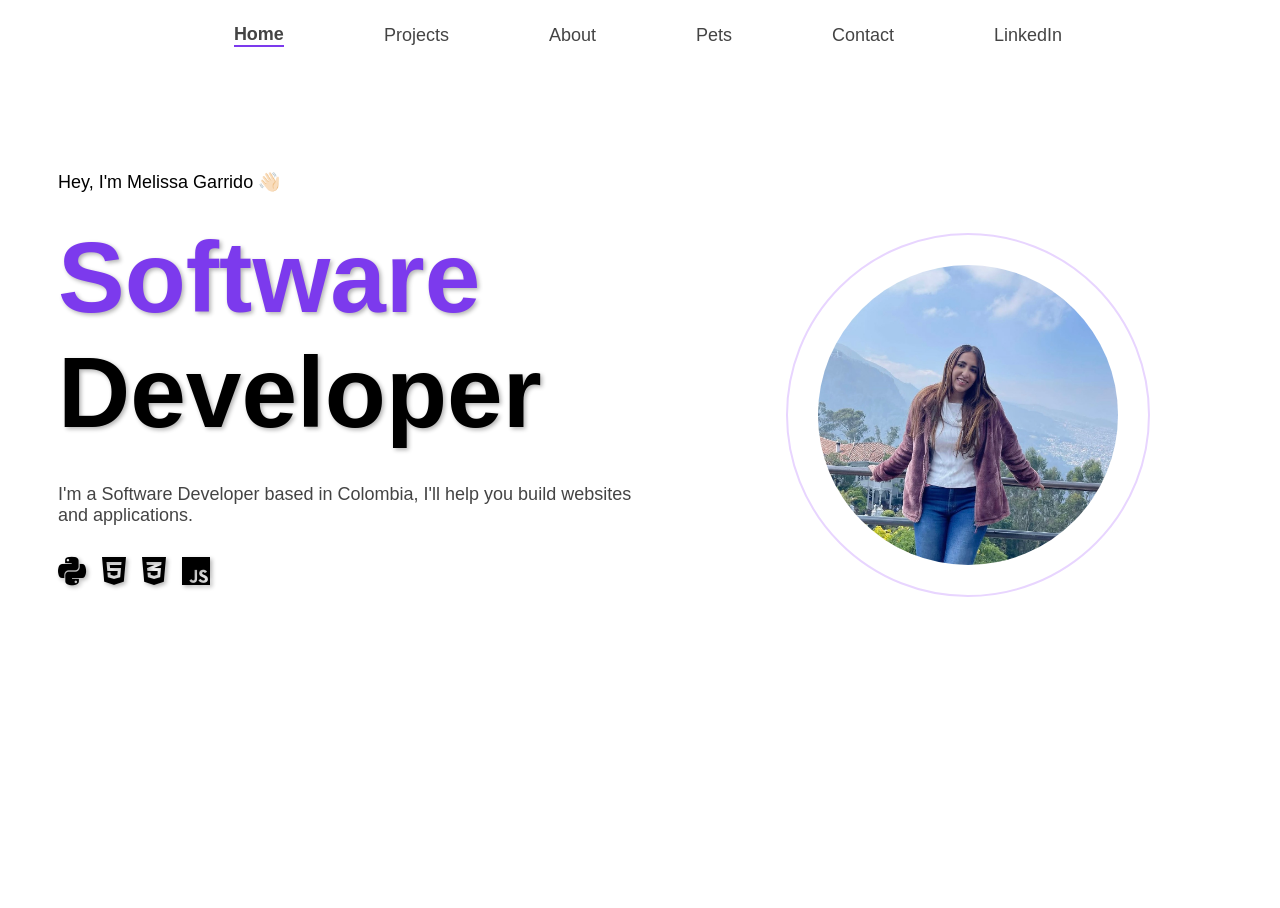
==== index.html @ 7e13dedf "Add files via upload" ====
<!DOCTYPE html>
<html lang="en">
<head>
    <meta charset="UTF-8">
    <meta name="viewport" content="width=device-width, initial-scale=1.0">
    <title>Melissa Garrido - Portfolio</title>
    <link rel="stylesheet" href="style.css">
    <link rel="stylesheet" href="https://cdnjs.cloudflare.com/ajax/libs/font-awesome/6.4.0/css/all.min.css">
</head>
<body>

    <header class="header">

        <a href="index.html" id="home" class="active">Home</a>
        <a href="https://github.com/melissagarridos?tab=repositories" id="projects">Projects</a>
        <a href="about.html" id="about">About</a>
        <a href="pets.html" id="pets">Pets</a>
        <a href="contact.html" id="get-in-touch">Contact</a>
        <a href="https://www.linkedin.com/in/melissavgs/" id="linkedin">LinkedIn</a>
        
    </header>

    <div class="layout">

        <section class="personal-information">

            <span id="presentation">Hey, I'm Melissa Garrido 👋🏻 </span>
            <span id="title">
                <span id="highlight">Software</span> Developer</span>
                
            <span id="description">I'm a Software Developer based in Colombia, I'll help you build websites and applications.</span>
            <div class="skill-box">
                <i id="skills" class="fa-brands fa-python"></i>
                <i id="skills" class="fa-brands fa-html5"></i>
                <i id="skills" class="fa-brands fa-css3-alt"></i>
                <i id="skills" class="fa-brands fa-js"></i>
            </div>
        </section>

        <section class="photo">

            <img src="IMG_1365.jpg" id="cv-photo">

        </section>

    </div>
<script src="index.js"></script>
</body>
</html>
---- style.css ----
* {
    font-family: 'Segoe UI', Tahoma, Geneva, Verdana, sans-serif;
}
:root {
  --primary: #7C3AED;
  --primary-light: #C4B5FD;
  --text: #444444;
  --border: #E5E7EB;
  --bg: #FFFFFF;
  --radius: 8px;
  --shadow: 0 8px 20px rgba(181, 127, 228, 0.15);
}
html, body {
    height: 100%;
    width: 100%;
}

.header {
    top: 0;
    width: 100%;
    position: fixed;
    display: flex;
    justify-content: center;
    align-items: center;
    gap: 100px;
    height: 70px;
    font-weight: 500;
    
}

#home, #projects, #about, #linkedin, #get-in-touch, #pets {
    color: #444444;
    font-family: 'Segoe UI', Tahoma, Geneva, Verdana, sans-serif;
    text-decoration: none;
    font-size: 18px;
    
}

.header #about:hover {
    color: #C4B5FD;
}

.header #home:hover {
    color: #C4B5FD;
}

.header #projects:hover {
    color: #C4B5FD;
}

.header #get-in-touch:hover {
    color: #C4B5FD;
}

.header #linkedin:hover {
    color: #C4B5FD;
}

.header #pets:hover {
    color: #C4B5FD;
}

.header a.active {
  font-weight: 600;
  border-bottom: 2px solid #7C3AED;
}

.layout {
    display: grid;
    grid-template-columns: 50% 50%;
    height: calc(100dvh - 70px);
}


.personal-information {
    display: grid;
    grid-template-rows: 1fr 0.3fr 1.5fr 0.5fr 0.3fr 0.5fr 1fr;
        grid-template-areas:
        "empty"
        "presentation"
        "title"
        "description"
        "skill"
        "."
        ".";

    height: 100%;
    margin-left: 50px;
}

#presentation { 
    grid-area: presentation;
    font-size: 18px;
}

#title { 
    grid-area: title; 
    font-size: 100px;
    font-weight: bold;
    text-shadow: 2px 2px 4px rgba(0, 0, 0, 0.3);
}

#contacttitle {
    display: flex;
    justify-content: center;
    align-items: center;
    margin-top: 50px;
    font-size: 100px;
    font-weight: bold;
    text-shadow: 2px 2px 4px rgba(0, 0, 0, 0.3);
}

#highlight { 
    color: #7C3AED;
}

#description { 
    margin-top: 20px;
    grid-area: description; 
    font-size: 18px;
    color: #444444;

}

.skill-box {
    grid-area: skill;
    display: flex;
    gap: 16px; 
    margin-top: 10px;
    font-size: 15px;
    
}

#skills {
    text-shadow: 2px 2px 4px rgba(0, 0, 0, 0.3);
    font-size: 32px;
}

#skills:hover {
    transform: translateY(-2px);
}

.contacts #contact:hover {
    color: #C4B5FD;
    transform: translateY(-2px);
    box-shadow: 0 8px 20px rgba(181, 127, 228, 0.35);
    color: aliceblue;
}

.contacts #linkedin:hover {
    color: #C4B5FD;
    transform: translateY(-2px);
    box-shadow: 0 8px 20px rgba(181, 127, 228, 0.35);
    color: aliceblue;
}

.contacts #github:hover {
    color: #C4B5FD;
    transform: translateY(-2px);
    box-shadow: 0 8px 20px rgba(181, 127, 228, 0.35);
    color: aliceblue;
}

.photo {
    display: flex;
    align-items: center;
    justify-content: center;
}

.photo img {
    width: 300px;
    height: 300px;
    border-radius: 50%;
    object-fit: cover;
    display: block;
    margin: 0 auto 1rem;
    padding: 30px;
    border: 2px solid #e8d5ff;
    transition: border-color 0.3s;
}

.photo img:hover {
    color: #C4B5FD;
    transform: translateY(-2px);
    box-shadow: 0 8px 20px rgba(181, 127, 228, 0.35);
}

body.aboutmepage {
    display: grid;
    grid-template-rows: auto auto 600px auto;

    grid-template-areas:
        "title"
        "description"
        "stack"
        "stack";
    height: 100vh;
    gap: 32px;

} 

.centertitle {
    grid-area: title;
    display: flex;
}

#centertitle  {
    margin-top: 70px;
    display: flex;
    align-items: flex-end;
    font-size: 72px;
    font-weight: bold;
    text-shadow: 2px 2px 4px rgba(0, 0, 0, 0.3);
}

#abouttxt {
    grid-area: description;
    margin-right: 90px;
}

.techtools {
    display: flex;
    gap: 16px; 
    margin-top: 50px;
}

#tech-title {
    display: flex;
    align-items: center;
    gap: 2em;
    font-size: 20px;
    font-weight: bold;
    color: #444444;
    text-shadow: 2px 2px 4px rgba(181, 127, 228, 0.1);
}

#tech-section {
    display: flex;
    align-items: center;
    grid-area: stack;
}

#photo-code {
    height: 500px;
    width: 800px;
    border-radius: 70px;
    object-fit: cover;
}

.field {
  display: flex;
  flex-direction: column;
  gap: 6px;
  margin-top: 0;
}

#submitbtn {
  width: 100%;
  height: 48px;
  border-radius: var(--radius);
  background: var(--primary);
  border: none;
  color: #fff;
  font-size: 14px;
  font-weight: 600;
  cursor: pointer;
  transition: all 0.25s ease;
}

#submitbtn:hover {
  transform: translateY(-2px);
  box-shadow: var(--shadow);
}
.success-msg {
    display: none;
    background: rgba(184,255,87,0.07);
    padding: 1.2rem 1.5rem;

    font-size: 0.85rem;
    text-align: center;
    line-height: 1.6;
}

.contact-form {
  width: 100%;
  max-width: 500px;
  display: flex;
  flex-direction: column;
  gap: 20px;
}

input,
textarea {
  width: 100%;
  padding: 12px 14px;
  border-radius: var(--radius);
  border: 1px solid var(--border);
  font-size: 14px;
  font-family: inherit;
  transition: all 0.2s ease;
}

input:focus,
textarea:focus {
  outline: none;
  border-color: var(--primary);
  box-shadow: 0 0 0 3px rgba(124, 58, 237, 0.15);
}

#form {
  display: flex;
  justify-content: center;
  align-items: center;
  padding-top: 50px; /* space for fixed header */
}

.petslayout {
    display: grid;
    grid-template-rows: auto auto;

    grid-template-areas:
        "title"
        "cards";

    height: 100vh;
  
}

.centertitle {
    grid-area: title;
    align-items: flex-start;
}

.cardcontainer {
    grid-area: cards;
    display: grid;
    grid-template-columns: repeat(4, 1fr);
    gap: 5px;
    justify-items: center; /* centra las cards */
}
.petcard {
    width: 300px;
    height: 400px;
    perspective: 1000px; /* clave para 3D */
}

.cardinner {
    width: 100%;
    height: 100%;
    position: relative;
    transition: transform 0.6s;
    transform-style: preserve-3d;
}

/* Aquí ocurre el flip */
.petcard:hover .cardinner {
    transform: rotateY(180deg);
}

.cardfront, .cardback {
    position: absolute;
    width: 100%;
    height: 100%;
    border-radius: 25px;
    backface-visibility: hidden; /* oculta el lado trasero */
}


/* Reverso */
.cardback {
    background-color: #e8d5ff;
    transform: rotateY(180deg);
    display: flex;
    justify-content: center;
    align-items: center;
    flex-direction: column;
}

.cardfront {
    background-color: #C4B5FD;
    border-radius: 25px;
    overflow: hidden; /* 🔑 clave: recorta la imagen dentro del borde */
}

.petphoto {
    width: 100%;
    height: 100%;
}

.petphoto img {
    width: 100%;
    height: 100%;
    object-fit: cover;   /* llena sin deformarse */
    object-position: center; /* centra la imagen */
    display: block;
}
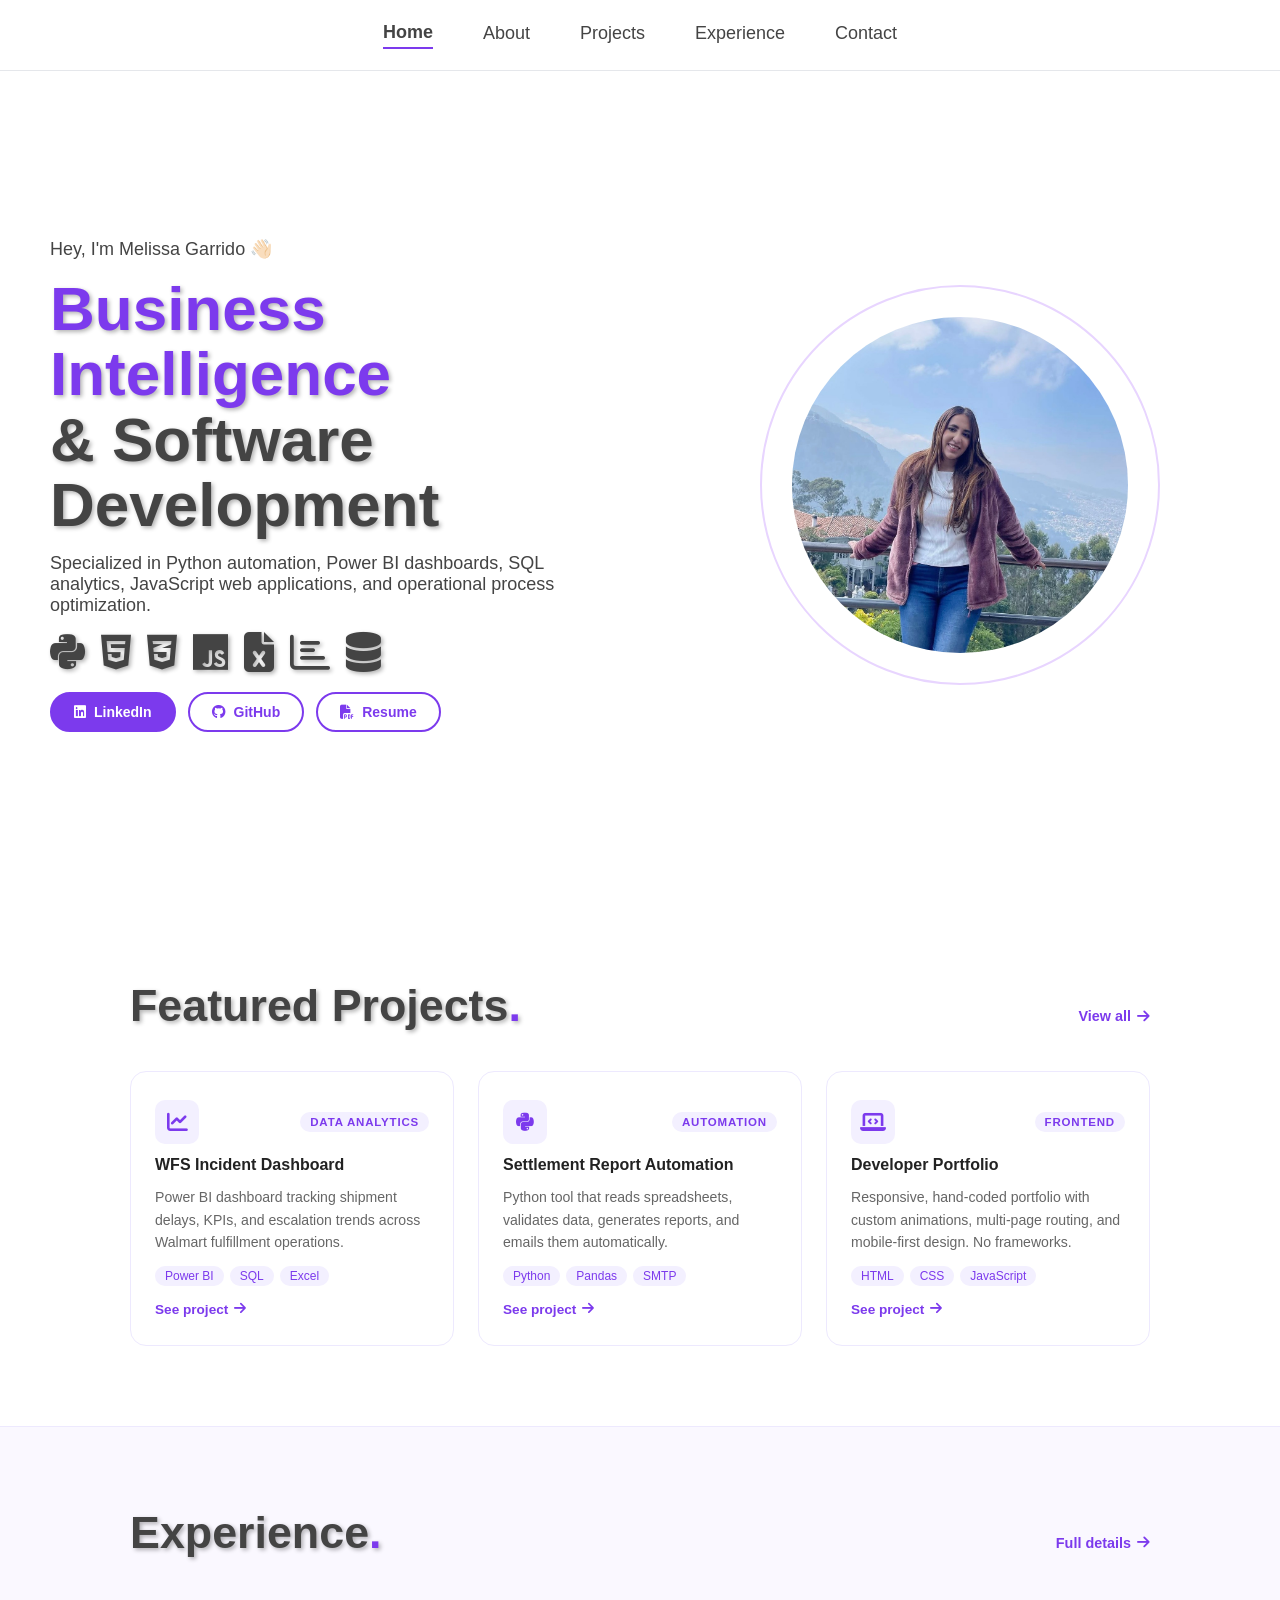
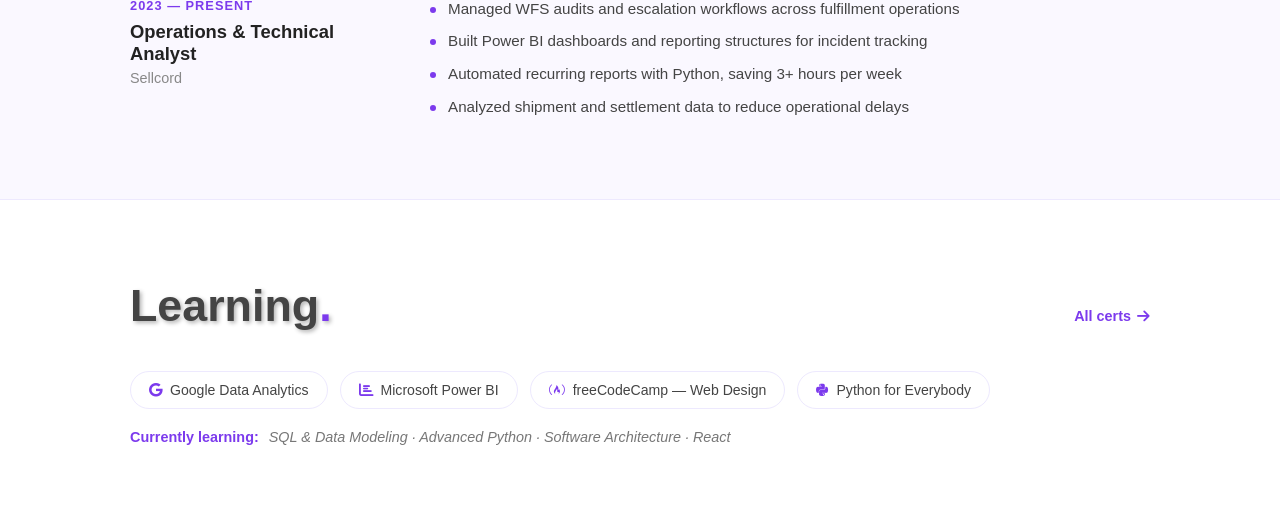
==== commit 55dc59dd: "update" ====
--- a/index.html
+++ b/index.html
@@ -9,41 +9,144 @@
 </head>
 <body>
 
+
     <header class="header">
-
-        <a href="index.html" id="home" class="active">Home</a>
-        <a href="https://github.com/melissagarridos?tab=repositories" id="projects">Projects</a>
-        <a href="about.html" id="about">About</a>
-        <a href="pets.html" id="pets">Pets</a>
-        <a href="contact.html" id="get-in-touch">Contact</a>
-        <a href="https://www.linkedin.com/in/melissavgs/" id="linkedin">LinkedIn</a>
-        
+        <a href="index.html" class="headerbtn active">Home</a>
+        <a href="about.html" class="headerbtn">About</a>
+        <a href="projects.html" class="headerbtn">Projects</a>
+        <a href="experience.html" class="headerbtn">Experience</a>
+        <a href="contact.html" class="headerbtn">Contact</a>
     </header>
 
+    <!-- HERO -->
     <div class="layout">
-
         <section class="personal-information">
-
-            <span id="presentation">Hey, I'm Melissa Garrido 👋🏻 </span>
-            <span id="title">
-                <span id="highlight">Software</span> Developer</span>
-                
-            <span id="description">I'm a Software Developer based in Colombia, I'll help you build websites and applications.</span>
+            <span class="presentation">Hey, I'm Melissa Garrido 👋🏻</span>
+            <span class="main-title">
+                <span class="highlight">Business Intelligence</span><br>
+                &amp; Software Development
+            </span>
+            <span class="index-description">
+                Specialized in Python automation, Power BI dashboards, SQL analytics,
+                JavaScript web applications, and operational process optimization.
+            </span>
             <div class="skill-box">
-                <i id="skills" class="fa-brands fa-python"></i>
-                <i id="skills" class="fa-brands fa-html5"></i>
-                <i id="skills" class="fa-brands fa-css3-alt"></i>
-                <i id="skills" class="fa-brands fa-js"></i>
+                <i class="skills fa-brands fa-python"></i>
+                <i class="skills fa-brands fa-html5"></i>
+                <i class="skills fa-brands fa-css3-alt"></i>
+                <i class="skills fa-brands fa-js"></i>
+                <i class="skills fa-solid fa-file-excel"></i>
+                <i class="skills fa-regular fa-chart-bar"></i>
+                <i class="skills fa-solid fa-database"></i>
+            </div>
+            <div class="buttons">
+                <a href="https://www.linkedin.com/in/melissavgs/" class="cta-btn filled" target="_blank" rel="noopener">
+                    <i class="fa-brands fa-linkedin"></i> LinkedIn
+                </a>
+                <a href="https://github.com/melissagarridos?tab=repositories" class="cta-btn outline" target="_blank" rel="noopener">
+                    <i class="fa-brands fa-github"></i> GitHub
+                </a>
+                <a href="#" class="cta-btn outline">
+                    <i class="fa-solid fa-file-pdf"></i> Resume
+                </a>
             </div>
         </section>
+        <section class="photo">
+            <img src="Assets/IMG_1365.jpg" alt="Melissa Garrido">
+        </section>
+    </div>
 
-        <section class="photo">
+    <!-- FEATURED PROJECTS -->
+    <section class="home-section" id="home-projects">
+        <div class="home-section-inner">
+            <div class="home-section-header">
+                <h2 class="home-section-title">Featured Projects<span class="highlight">.</span></h2>
+                <a href="projects.html" class="section-link">View all <i class="fa-solid fa-arrow-right"></i></a>
+            </div>
+            <div class="home-projects-grid">
 
-            <img src="IMG_1365.jpg" id="cv-photo">
+                <article class="home-project-card">
+                    <div class="hpc-top">
+                        <div class="hpc-icon"><i class="fa-solid fa-chart-line"></i></div>
+                        <span class="hpc-badge">Data Analytics</span>
+                    </div>
+                    <h3 class="hpc-title">WFS Incident Dashboard</h3>
+                    <p class="hpc-desc">Power BI dashboard tracking shipment delays, KPIs, and escalation trends across Walmart fulfillment operations.</p>
+                    <div class="hpc-tags"><span>Power BI</span><span>SQL</span><span>Excel</span></div>
+                    <a href="projects.html" class="hpc-link">See project <i class="fa-solid fa-arrow-right"></i></a>
+                </article>
 
-        </section>
+                <article class="home-project-card">
+                    <div class="hpc-top">
+                        <div class="hpc-icon"><i class="fa-brands fa-python"></i></div>
+                        <span class="hpc-badge">Automation</span>
+                    </div>
+                    <h3 class="hpc-title">Settlement Report Automation</h3>
+                    <p class="hpc-desc">Python tool that reads spreadsheets, validates data, generates reports, and emails them automatically.</p>
+                    <div class="hpc-tags"><span>Python</span><span>Pandas</span><span>SMTP</span></div>
+                    <a href="projects.html" class="hpc-link">See project <i class="fa-solid fa-arrow-right"></i></a>
+                </article>
 
-    </div>
-<script src="index.js"></script>
+                <article class="home-project-card">
+                    <div class="hpc-top">
+                        <div class="hpc-icon"><i class="fa-solid fa-laptop-code"></i></div>
+                        <span class="hpc-badge">Frontend</span>
+                    </div>
+                    <h3 class="hpc-title">Developer Portfolio</h3>
+                    <p class="hpc-desc">Responsive, hand-coded portfolio with custom animations, multi-page routing, and mobile-first design. No frameworks.</p>
+                    <div class="hpc-tags"><span>HTML</span><span>CSS</span><span>JavaScript</span></div>
+                    <a href="projects.html" class="hpc-link">See project <i class="fa-solid fa-arrow-right"></i></a>
+                </article>
+
+            </div>
+        </div>
+    </section>
+
+    <!-- EXPERIENCE SNAPSHOT -->
+    <section class="home-section home-section-alt" id="home-experience">
+        <div class="home-section-inner">
+            <div class="home-section-header">
+                <h2 class="home-section-title">Experience<span class="highlight">.</span></h2>
+                <a href="experience.html" class="section-link">Full details <i class="fa-solid fa-arrow-right"></i></a>
+            </div>
+            <div class="exp-snapshot">
+                <div class="exp-snap-role">
+                    <span class="exp-snap-year">2023 — Present</span>
+                    <div class="exp-snap-info">
+                        <h3>Operations &amp; Technical Analyst</h3>
+                        <span class="exp-snap-company">Sellcord</span>
+                    </div>
+                </div>
+                <ul class="exp-snap-bullets">
+                    <li>Managed WFS audits and escalation workflows across fulfillment operations</li>
+                    <li>Built Power BI dashboards and reporting structures for incident tracking</li>
+                    <li>Automated recurring reports with Python, saving 3+ hours per week</li>
+                    <li>Analyzed shipment and settlement data to reduce operational delays</li>
+                </ul>
+            </div>
+        </div>
+    </section>
+
+    <!-- LEARNING / CERTS SNAPSHOT -->
+    <section class="home-section" id="home-certs">
+        <div class="home-section-inner">
+            <div class="home-section-header">
+                <h2 class="home-section-title">Learning<span class="highlight">.</span></h2>
+                <a href="experience.html" class="section-link">All certs <i class="fa-solid fa-arrow-right"></i></a>
+            </div>
+            <div class="home-certs-row">
+                <div class="home-cert-pill"><i class="fa-brands fa-google"></i> Google Data Analytics</div>
+                <div class="home-cert-pill"><i class="fa-solid fa-chart-bar"></i> Microsoft Power BI</div>
+                <div class="home-cert-pill"><i class="fa-brands fa-free-code-camp"></i> freeCodeCamp — Web Design</div>
+                <div class="home-cert-pill"><i class="fa-brands fa-python"></i> Python for Everybody</div>
+            </div>
+            <div class="home-currently-learning">
+                <span class="currently-label">Currently learning:</span>
+                <span class="currently-items">SQL &amp; Data Modeling · Advanced Python · Software Architecture · React</span>
+            </div>
+        </div>
+    </section>
+
+    <script src="index.js"></script>
 </body>
 </html>
--- a/style.css
+++ b/style.css
@@ -1,257 +1,409 @@
-* {
-    font-family: 'Segoe UI', Tahoma, Geneva, Verdana, sans-serif;
-}
+/* ══════════════════════════════════════════════════════
+   MELISSA GARRIDO — PORTFOLIO STYLES
+   Structure:
+     1. CSS Variables & Reset
+     2. Header
+     3. Home Layout
+     4. Titles (shared)
+     5. About Page
+     6. Contact Page
+     7. Pets Page
+     8. Responsive — Tablet  (≤ 1024px)
+     9. Responsive — Mobile  (≤ 768px)
+    10. Responsive — Small   (≤ 480px)
+   ══════════════════════════════════════════════════════ */
+
+
+/* ─── 1. CSS VARIABLES & RESET ───────────────────────── */
 :root {
-  --primary: #7C3AED;
+  --primary:       #7C3AED;
   --primary-light: #C4B5FD;
-  --text: #444444;
-  --border: #E5E7EB;
-  --bg: #FFFFFF;
-  --radius: 8px;
-  --shadow: 0 8px 20px rgba(181, 127, 228, 0.15);
-}
-html, body {
-    height: 100%;
-    width: 100%;
-}
-
+  --text:          #444444;
+  --border:        #E5E7EB;
+  --bg:            #FFFFFF;
+  --radius:        8px;
+  --shadow:        0 8px 20px rgba(181, 127, 228, 0.15);
+  --hover-shadow:  0 20px 50px rgba(181, 127, 228, 0.20);
+  --text-shadow:   2px 2px 4px rgba(0, 0, 0, 0.3);
+  --header-height: 70px;
+}
+
+*,
+*::before,
+*::after {
+  box-sizing: border-box;
+}
+
+body {
+  margin: 0;
+  padding-top: var(--header-height); /* always offset fixed header */
+  color: var(--text);
+  background: var(--bg);
+  font-family: 'Segoe UI', Tahoma, Geneva, Verdana, sans-serif;
+}
+
+
+/* ─── 2. HEADER ──────────────────────────────────────── */
 .header {
-    top: 0;
-    width: 100%;
-    position: fixed;
-    display: flex;
-    justify-content: center;
-    align-items: center;
-    gap: 100px;
-    height: 70px;
-    font-weight: 500;
-    
-}
-
-#home, #projects, #about, #linkedin, #get-in-touch, #pets {
-    color: #444444;
-    font-family: 'Segoe UI', Tahoma, Geneva, Verdana, sans-serif;
-    text-decoration: none;
-    font-size: 18px;
-    
-}
-
-.header #about:hover {
-    color: #C4B5FD;
-}
-
-.header #home:hover {
-    color: #C4B5FD;
-}
-
-.header #projects:hover {
-    color: #C4B5FD;
-}
-
-.header #get-in-touch:hover {
-    color: #C4B5FD;
-}
-
-.header #linkedin:hover {
-    color: #C4B5FD;
-}
-
-.header #pets:hover {
-    color: #C4B5FD;
-}
-
-.header a.active {
+  position: fixed;
+  top: 0;
+  left: 0;
+  width: 100%;
+  height: var(--header-height);
+  display: flex;
+  flex-wrap: wrap;
+  justify-content: center;
+  align-items: center;
+  gap: 50px;
+  padding: 0.5rem 1rem;
+  background: var(--bg);
+  box-shadow: 0 1px 0 var(--border);
+  z-index: 100;
+}
+
+.headerbtn {
+  color: var(--text);
+  text-decoration: none;
+  font-size: 18px;
+  font-weight: 500;
+  padding-bottom: 4px;
+  transition: color 0.2s ease;
+}
+
+.headerbtn:hover {
+  color: var(--primary-light);
+}
+
+/* NOTE: in your HTML, merge the two class attributes on the Home link:
+   class="headerbtn active"  — the second class= overwrites the first */
+.headerbtn.active {
   font-weight: 600;
-  border-bottom: 2px solid #7C3AED;
-}
-
+  color: var(--text);
+  border-bottom: 2px solid var(--primary);
+}
+
+
+/* ─── 3. HOME LAYOUT ─────────────────────────────────── */
 .layout {
-    display: grid;
-    grid-template-columns: 50% 50%;
-    height: calc(100dvh - 70px);
-}
-
+  display: grid;
+  grid-template-columns: 50% 50%;
+  min-height: calc(100dvh - var(--header-height));
+  align-items: center;
+}
 
 .personal-information {
-    display: grid;
-    grid-template-rows: 1fr 0.3fr 1.5fr 0.5fr 0.3fr 0.5fr 1fr;
-        grid-template-areas:
-        "empty"
-        "presentation"
-        "title"
-        "description"
-        "skill"
-        "."
-        ".";
-
-    height: 100%;
-    margin-left: 50px;
-}
-
-#presentation { 
-    grid-area: presentation;
-    font-size: 18px;
-}
-
-#title { 
-    grid-area: title; 
-    font-size: 100px;
-    font-weight: bold;
-    text-shadow: 2px 2px 4px rgba(0, 0, 0, 0.3);
-}
-
+  display: flex;
+  flex-direction: column;
+  justify-content: center;
+  gap: 16px;
+  padding: 60px 40px 60px 50px;
+}
+
+.presentation {
+  font-size: 18px;
+}
+
+.main-title {
+  font-size: clamp(2.2rem, 5vw, 62px);
+  font-weight: bold;
+  line-height: 1.05;
+  text-shadow: var(--text-shadow);
+  margin: 0;
+}
+
+.highlight {
+  color: var(--primary);
+}
+
+.index-description {
+  font-size: 18px;
+  color: var(--text);
+  max-width: 520px;
+}
+
+.skill-box {
+  display: flex;
+  gap: 16px;
+  flex-wrap: wrap;
+}
+
+.skills {
+  font-size: 40px;
+  text-shadow: var(--text-shadow);
+  transition: transform 0.2s ease;
+}
+
+.skills:hover {
+  transform: translateY(-2px);
+}
+
+
+/* CTA Buttons (LinkedIn, GitHub, Resume) */
+.buttons {
+  display: flex;
+  gap: 12px;
+  flex-wrap: wrap;
+  margin-top: 4px;
+}
+
+.cta-btn {
+  display: inline-flex;
+  align-items: center;
+  gap: 8px;
+  padding: 10px 22px;
+  border-radius: 20px;
+  font-size: 14px;
+  font-weight: 600;
+  text-decoration: none;
+  transition: transform 0.2s ease, box-shadow 0.2s ease, background 0.2s ease;
+  cursor: pointer;
+  white-space: nowrap;
+}
+
+/* Filled variant — primary actions */
+.cta-btn.filled {
+  background: var(--primary);
+  color: #fff;
+  border: 2px solid var(--primary);
+}
+
+.cta-btn.filled:hover {
+  background: #6d28d9;
+  border-color: #6d28d9;
+  transform: translateY(-2px);
+  box-shadow: var(--shadow);
+}
+
+/* Outlined variant — secondary actions */
+.cta-btn.outline {
+  background: transparent;
+  color: var(--primary);
+  border: 2px solid var(--primary);
+}
+
+.cta-btn.outline:hover {
+  background: var(--primary);
+  color: #fff;
+  transform: translateY(-2px);
+  box-shadow: var(--shadow);
+}
+
+/* Photo column */
+.photo {
+  display: flex;
+  align-items: center;
+  justify-content: center;
+}
+
+.photo img {
+  width: 400px;
+  height: 400px;
+  border-radius: 50%;
+  object-fit: cover;
+  padding: 30px;
+  border: 2px solid #e8d5ff;
+  transition: transform 0.3s ease, box-shadow 0.3s ease, border-color 0.3s ease;
+}
+
+.photo img:hover {
+  transform: translateY(-4px);
+  box-shadow: 0 8px 24px rgba(181, 127, 228, 0.35);
+  border-color: var(--primary-light);
+}
+
+
+/* ─── 4. TITLES (shared across pages) ───────────────── */
+.title {
+  font-size: clamp(2rem, 8vw, 5rem);
+  font-weight: bold;
+  text-shadow: var(--text-shadow);
+}
+
+.center-title {
+  font-size: clamp(2rem, 8vw, 5rem);
+  font-weight: bold;
+  text-shadow: var(--text-shadow);
+  text-align: center;
+}
+
+
+/* ─── 5. ABOUT PAGE ──────────────────────────────────── */
+.about-page {
+  max-width: 1100px;
+  margin: 0 auto;
+  padding: 60px 40px 100px;
+}
+
+/* Hero */
+.about-hero {
+  margin-bottom: 56px;
+}
+
+.about-hero .title {
+  margin: 0;
+}
+
+/* Bio + Photo two-column grid */
+.about-bio-grid {
+  display: grid;
+  grid-template-columns: 1fr 1fr;
+  gap: 60px;
+  align-items: center;
+  margin-bottom: 80px;
+}
+
+.about-bio-text p {
+  font-size: 1.05rem;
+  line-height: 1.8;
+  color: var(--text);
+  margin: 0 0 20px;
+}
+
+.about-bio-text p:last-child {
+  margin-bottom: 0;
+}
+
+.about-photo {
+  display: flex;
+  justify-content: center;
+}
+
+#photo-code {
+  width: 100%;
+  max-width: 480px;
+  height: 340px;
+  object-fit: cover;
+  border-radius: 20px;
+  display: block;
+  box-shadow: var(--shadow);
+  transition: box-shadow 0.3s ease, transform 0.3s ease;
+}
+
+#photo-code:hover {
+  transform: translateY(-4px);
+  box-shadow: var(--hover-shadow);
+}
+
+/* Skills section */
+.about-skills-title {
+  font-size: clamp(2rem, 5vw, 3.5rem);
+  font-weight: bold;
+  text-shadow: var(--text-shadow);
+  margin: 0 0 40px;
+}
+
+.skills-grid {
+  display: grid;
+  grid-template-columns: repeat(3, 1fr);
+  gap: 24px;
+}
+
+.skill-category {
+  background: #faf8ff;
+  border: 1px solid #ede9fe;
+  border-radius: 14px;
+  padding: 28px 24px;
+  transition: box-shadow 0.25s ease, transform 0.25s ease;
+}
+
+.skill-category:hover {
+  transform: translateY(-3px);
+  box-shadow: var(--shadow);
+}
+
+.skill-cat-title {
+  font-size: 0.85rem;
+  font-weight: 700;
+  text-transform: uppercase;
+  letter-spacing: 0.08em;
+  color: var(--primary);
+  margin: 0 0 16px;
+  display: flex;
+  align-items: center;
+  gap: 8px;
+}
+
+.skill-cat-title i {
+  font-size: 1rem;
+}
+
+.skill-list {
+  list-style: none;
+  padding: 0;
+  margin: 0;
+  display: flex;
+  flex-direction: column;
+  gap: 10px;
+}
+
+.skill-list li {
+  font-size: 0.95rem;
+  color: var(--text);
+  padding-left: 14px;
+  position: relative;
+}
+
+.skill-list li::before {
+  content: "";
+  position: absolute;
+  left: 0;
+  top: 50%;
+  transform: translateY(-50%);
+  width: 5px;
+  height: 5px;
+  border-radius: 50%;
+  background: var(--primary-light);
+}
+
+
+/* ─── 6. CONTACT PAGE ────────────────────────────────── */
 #contacttitle {
-    display: flex;
-    justify-content: center;
-    align-items: center;
-    margin-top: 50px;
-    font-size: 100px;
-    font-weight: bold;
-    text-shadow: 2px 2px 4px rgba(0, 0, 0, 0.3);
-}
-
-#highlight { 
-    color: #7C3AED;
-}
-
-#description { 
-    margin-top: 20px;
-    grid-area: description; 
-    font-size: 18px;
-    color: #444444;
-
-}
-
-.skill-box {
-    grid-area: skill;
-    display: flex;
-    gap: 16px; 
-    margin-top: 10px;
-    font-size: 15px;
-    
-}
-
-#skills {
-    text-shadow: 2px 2px 4px rgba(0, 0, 0, 0.3);
-    font-size: 32px;
-}
-
-#skills:hover {
-    transform: translateY(-2px);
-}
-
-.contacts #contact:hover {
-    color: #C4B5FD;
-    transform: translateY(-2px);
-    box-shadow: 0 8px 20px rgba(181, 127, 228, 0.35);
-    color: aliceblue;
-}
-
-.contacts #linkedin:hover {
-    color: #C4B5FD;
-    transform: translateY(-2px);
-    box-shadow: 0 8px 20px rgba(181, 127, 228, 0.35);
-    color: aliceblue;
-}
-
-.contacts #github:hover {
-    color: #C4B5FD;
-    transform: translateY(-2px);
-    box-shadow: 0 8px 20px rgba(181, 127, 228, 0.35);
-    color: aliceblue;
-}
-
-.photo {
-    display: flex;
-    align-items: center;
-    justify-content: center;
-}
-
-.photo img {
-    width: 300px;
-    height: 300px;
-    border-radius: 50%;
-    object-fit: cover;
-    display: block;
-    margin: 0 auto 1rem;
-    padding: 30px;
-    border: 2px solid #e8d5ff;
-    transition: border-color 0.3s;
-}
-
-.photo img:hover {
-    color: #C4B5FD;
-    transform: translateY(-2px);
-    box-shadow: 0 8px 20px rgba(181, 127, 228, 0.35);
-}
-
-body.aboutmepage {
-    display: grid;
-    grid-template-rows: auto auto 600px auto;
-
-    grid-template-areas:
-        "title"
-        "description"
-        "stack"
-        "stack";
-    height: 100vh;
-    gap: 32px;
-
-} 
-
-.centertitle {
-    grid-area: title;
-    display: flex;
-}
-
-#centertitle  {
-    margin-top: 70px;
-    display: flex;
-    align-items: flex-end;
-    font-size: 72px;
-    font-weight: bold;
-    text-shadow: 2px 2px 4px rgba(0, 0, 0, 0.3);
-}
-
-#abouttxt {
-    grid-area: description;
-    margin-right: 90px;
-}
-
-.techtools {
-    display: flex;
-    gap: 16px; 
-    margin-top: 50px;
-}
-
-#tech-title {
-    display: flex;
-    align-items: center;
-    gap: 2em;
-    font-size: 20px;
-    font-weight: bold;
-    color: #444444;
-    text-shadow: 2px 2px 4px rgba(181, 127, 228, 0.1);
-}
-
-#tech-section {
-    display: flex;
-    align-items: center;
-    grid-area: stack;
-}
-
-#photo-code {
-    height: 500px;
-    width: 800px;
-    border-radius: 70px;
-    object-fit: cover;
+  display: flex;
+  justify-content: center;
+  align-items: center;
+  margin-top: 50px;
+  font-size: clamp(3rem, 10vw, 100px);
+  font-weight: bold;
+  text-shadow: var(--text-shadow);
+}
+
+#form {
+  display: flex;
+  justify-content: center;
+  align-items: center;
+  padding-top: 50px;
+}
+
+.contact-form {
+  width: 100%;
+  max-width: 500px;
+  display: flex;
+  flex-direction: column;
+  gap: 20px;
 }
 
 .field {
   display: flex;
   flex-direction: column;
   gap: 6px;
-  margin-top: 0;
+}
+
+input,
+textarea {
+  width: 100%;
+  padding: 12px 14px;
+  border-radius: var(--radius);
+  border: 1px solid var(--border);
+  font-size: 14px;
+  font-family: inherit;
+  transition: border-color 0.2s ease, box-shadow 0.2s ease;
+}
+
+input:focus,
+textarea:focus {
+  outline: none;
+  border-color: var(--primary);
+  box-shadow: 0 0 0 3px rgba(124, 58, 237, 0.15);
 }
 
 #submitbtn {
@@ -264,133 +416,1165 @@
   font-size: 14px;
   font-weight: 600;
   cursor: pointer;
-  transition: all 0.25s ease;
+  transition: transform 0.25s ease, box-shadow 0.25s ease;
 }
 
 #submitbtn:hover {
   transform: translateY(-2px);
   box-shadow: var(--shadow);
 }
+
 .success-msg {
-    display: none;
-    background: rgba(184,255,87,0.07);
-    padding: 1.2rem 1.5rem;
-
-    font-size: 0.85rem;
-    text-align: center;
-    line-height: 1.6;
-}
-
-.contact-form {
+  display: none;
+  background: rgba(184, 255, 87, 0.07);
+  padding: 1.2rem 1.5rem;
+  font-size: 0.85rem;
+  text-align: center;
+  line-height: 1.6;
+}
+
+
+/* ─── 7. PETS PAGE ───────────────────────────────────── */
+.petslayout {
+  display: grid;
+  grid-template-rows: auto auto;
+  grid-template-areas:
+    "title"
+    "cards";
+  min-height: 100vh;
+  padding-bottom: 40px;
+}
+
+.cardcontainer {
+  grid-area: cards;
+  display: grid;
+  grid-template-columns: repeat(4, 1fr);
+  gap: 5px;
+  justify-items: center;
+}
+
+.petcard {
+  width: 300px;
+  height: 400px;
+  perspective: 1000px;
+}
+
+.cardinner {
   width: 100%;
-  max-width: 500px;
-  display: flex;
+  height: 100%;
+  position: relative;
+  transition: transform 0.6s ease;
+  transform-style: preserve-3d;
+}
+
+.petcard:hover .cardinner {
+  transform: rotateY(180deg);
+}
+
+.cardfront,
+.cardback {
+  position: absolute;
+  width: 100%;
+  height: 100%;
+  border-radius: 25px;
+  backface-visibility: hidden;
+}
+
+.cardfront {
+  background-color: var(--primary-light);
+  border-radius: 25px;
+  overflow: hidden;
+}
+
+.cardback {
+  background-color: #e8d5ff;
+  transform: rotateY(180deg);
+  display: flex;
+  justify-content: center;
+  align-items: center;
   flex-direction: column;
-  gap: 20px;
-}
-
-input,
-textarea {
+}
+
+.petphoto {
   width: 100%;
-  padding: 12px 14px;
-  border-radius: var(--radius);
+  height: 100%;
+}
+
+.petphoto img {
+  width: 100%;
+  height: 100%;
+  object-fit: cover;
+  object-position: center;
+  display: block;
+}
+
+
+/* ══════════════════════════════════════════════════════
+   8. RESPONSIVE — TABLET (≤ 1024px)
+   ══════════════════════════════════════════════════════ */
+@media (max-width: 1024px) {
+
+  .header {
+    gap: 24px;
+  }
+
+  .headerbtn {
+    font-size: 15px;
+  }
+
+  /* Home: stack columns */
+  .layout {
+    grid-template-columns: 1fr;
+    min-height: auto;
+  }
+
+  .personal-information {
+    padding: 40px 24px 20px;
+    order: 2;
+  }
+
+  .photo {
+    order: 1;
+    padding-top: 20px;
+  }
+
+  .photo img {
+    width: 280px;
+    height: 280px;
+  }
+
+  /* Pets: 2 columns */
+  .cardcontainer {
+    grid-template-columns: repeat(2, 1fr);
+  }
+
+  /* About */
+  .about-page {
+    padding: 40px 24px 80px;
+  }
+
+  .about-bio-grid {
+    grid-template-columns: 1fr;
+    gap: 36px;
+  }
+
+  .about-photo {
+    order: -1;
+  }
+
+  #photo-code {
+    height: 300px;
+    max-width: 100%;
+    border-radius: 16px;
+  }
+
+  .skills-grid {
+    grid-template-columns: repeat(2, 1fr);
+  }
+}
+
+
+/* ══════════════════════════════════════════════════════
+   9. RESPONSIVE — MOBILE (≤ 768px)
+   ══════════════════════════════════════════════════════ */
+@media (max-width: 768px) {
+
+  :root {
+    --header-height: 110px; /* header wraps to ~2 rows */
+  }
+
+  .header {
+    height: auto;
+    padding: 0.6rem 1rem;
+    gap: 10px 20px;
+  }
+
+  .headerbtn {
+    font-size: 13px;
+  }
+
+  /* Home */
+  .personal-information {
+    padding: 24px 16px 20px;
+    gap: 12px;
+  }
+
+  .main-title {
+    font-size: clamp(2.5rem, 12vw, 60px);
+    line-height: 1.1;
+  }
+
+  .presentation,
+  .index-description {
+    font-size: 15px;
+  }
+
+  .photo img {
+    width: 200px;
+    height: 200px;
+    padding: 16px;
+  }
+
+  .skills {
+    font-size: 32px;
+  }
+
+  .buttons {
+    gap: 8px;
+  }
+
+  .cta-btn {
+    padding: 9px 16px;
+    font-size: 13px;
+  }
+
+  /* Titles */
+  .title,
+  .center-title {
+    font-size: clamp(2rem, 10vw, 3.5rem);
+    margin-bottom: 16px;
+  }
+
+  /* Pets */
+  .cardcontainer {
+    grid-template-columns: repeat(2, 1fr);
+    gap: 10px;
+    padding: 0 10px;
+  }
+
+  .petcard {
+    width: 100%;
+    max-width: 260px;
+    height: 320px;
+  }
+
+  /* Contact */
+  #form {
+    padding: 20px 10px;
+    align-items: flex-start;
+  }
+
+  .contact-form {
+    max-width: 100%;
+  }
+
+  /* About */
+  .about-page {
+    padding: 32px 16px 60px;
+  }
+
+  #photo-code {
+    height: 240px;
+    border-radius: 12px;
+  }
+
+  .skills-grid {
+    grid-template-columns: 1fr;
+  }
+}
+
+/* ══════════════════════════════════════════════════════
+   10. RESPONSIVE — SMALL PHONES (≤ 480px)
+   ══════════════════════════════════════════════════════ */
+@media (max-width: 480px) {
+
+  :root {
+    --header-height: 130px;
+  }
+
+  .header {
+    gap: 8px 14px;
+  }
+
+  .headerbtn {
+    font-size: 12px;
+  }
+
+  /* Home */
+  .main-title {
+    font-size: clamp(2rem, 13vw, 48px);
+  }
+
+  .presentation,
+  .index-description {
+    font-size: 14px;
+  }
+
+  .photo img {
+    width: 160px;
+    height: 160px;
+    padding: 12px;
+  }
+
+  .skills {
+    font-size: 28px;
+  }
+
+  /* Pets: single column */
+  .cardcontainer {
+    grid-template-columns: 1fr;
+  }
+
+  .petcard {
+    width: 100%;
+    max-width: 320px;
+    height: 360px;
+  }
+
+  /* About */
+  #photo-code {
+    height: 200px;
+    border-radius: 10px;
+  }
+}
+
+
+/* ══════════════════════════════════════════════════════
+   11. HOME PAGE — SECTIONS (Projects, Experience, Certs)
+   ══════════════════════════════════════════════════════ */
+
+.home-section {
+  padding: 80px 0;
+}
+
+.home-section-alt {
+  background: #faf8ff;
+  border-top: 1px solid #ede9fe;
+  border-bottom: 1px solid #ede9fe;
+}
+
+.home-section-inner {
+  max-width: 1100px;
+  margin: 0 auto;
+  padding: 0 40px;
+}
+
+.home-section-header {
+  display: flex;
+  align-items: baseline;
+  justify-content: space-between;
+  margin-bottom: 40px;
+}
+
+.home-section-title {
+  font-size: clamp(1.8rem, 4vw, 2.8rem);
+  font-weight: bold;
+  text-shadow: var(--text-shadow);
+  margin: 0;
+}
+
+.section-link {
+  font-size: 0.9rem;
+  font-weight: 600;
+  color: var(--primary);
+  text-decoration: none;
+  display: flex;
+  align-items: center;
+  gap: 6px;
+  transition: gap 0.2s ease;
+}
+
+.section-link:hover {
+  gap: 10px;
+}
+
+/* ── Home Project Cards ── */
+.home-projects-grid {
+  display: grid;
+  grid-template-columns: repeat(3, 1fr);
+  gap: 24px;
+}
+
+.home-project-card {
+  background: #fff;
+  border: 1px solid #ede9fe;
+  border-radius: 16px;
+  padding: 28px 24px;
+  display: flex;
+  flex-direction: column;
+  gap: 12px;
+  transition: transform 0.25s ease, box-shadow 0.25s ease;
+}
+
+.home-project-card:hover {
+  transform: translateY(-4px);
+  box-shadow: var(--shadow);
+}
+
+.hpc-top {
+  display: flex;
+  align-items: center;
+  justify-content: space-between;
+}
+
+.hpc-icon {
+  width: 44px;
+  height: 44px;
+  background: #f3f0ff;
+  border-radius: 10px;
+  display: flex;
+  align-items: center;
+  justify-content: center;
+  font-size: 1.3rem;
+  color: var(--primary);
+}
+
+.hpc-badge {
+  font-size: 0.72rem;
+  font-weight: 700;
+  text-transform: uppercase;
+  letter-spacing: 0.07em;
+  color: var(--primary);
+  background: #f3f0ff;
+  padding: 4px 10px;
+  border-radius: 20px;
+}
+
+.hpc-title {
+  font-size: 1rem;
+  font-weight: 700;
+  color: #222;
+  margin: 0;
+}
+
+.hpc-desc {
+  font-size: 0.88rem;
+  color: #666;
+  line-height: 1.6;
+  margin: 0;
+  flex: 1;
+}
+
+.hpc-tags {
+  display: flex;
+  gap: 6px;
+  flex-wrap: wrap;
+}
+
+.hpc-tags span {
+  font-size: 0.75rem;
+  background: #f3f0ff;
+  color: var(--primary);
+  padding: 3px 10px;
+  border-radius: 20px;
+}
+
+.hpc-link {
+  font-size: 0.85rem;
+  font-weight: 600;
+  color: var(--primary);
+  text-decoration: none;
+  display: flex;
+  align-items: center;
+  gap: 6px;
+  margin-top: 4px;
+  transition: gap 0.2s ease;
+}
+
+.hpc-link:hover {
+  gap: 10px;
+}
+
+/* ── Experience Snapshot ── */
+.exp-snapshot {
+  display: grid;
+  grid-template-columns: 260px 1fr;
+  gap: 40px;
+  align-items: start;
+}
+
+.exp-snap-role {
+  display: flex;
+  flex-direction: column;
+  gap: 8px;
+}
+
+.exp-snap-year {
+  font-size: 0.8rem;
+  font-weight: 600;
+  text-transform: uppercase;
+  letter-spacing: 0.08em;
+  color: var(--primary);
+}
+
+.exp-snap-info h3 {
+  font-size: 1.15rem;
+  font-weight: 700;
+  margin: 0 0 4px;
+  color: #222;
+}
+
+.exp-snap-company {
+  font-size: 0.9rem;
+  color: #888;
+}
+
+.exp-snap-bullets {
+  list-style: none;
+  padding: 0;
+  margin: 0;
+  display: flex;
+  flex-direction: column;
+  gap: 10px;
+}
+
+.exp-snap-bullets li {
+  font-size: 0.95rem;
+  color: var(--text);
+  padding-left: 18px;
+  position: relative;
+  line-height: 1.5;
+}
+
+.exp-snap-bullets li::before {
+  content: "";
+  position: absolute;
+  left: 0;
+  top: 9px;
+  width: 6px;
+  height: 6px;
+  border-radius: 50%;
+  background: var(--primary);
+}
+
+/* ── Certs Row ── */
+.home-certs-row {
+  display: flex;
+  gap: 12px;
+  flex-wrap: wrap;
+  margin-bottom: 20px;
+}
+
+.home-cert-pill {
+  display: flex;
+  align-items: center;
+  gap: 8px;
+  padding: 10px 18px;
+  background: #fff;
+  border: 1px solid #ede9fe;
+  border-radius: 30px;
+  font-size: 0.88rem;
+  font-weight: 500;
+  color: #444;
+  transition: box-shadow 0.2s ease, transform 0.2s ease;
+}
+
+.home-cert-pill i {
+  color: var(--primary);
+}
+
+.home-cert-pill:hover {
+  transform: translateY(-2px);
+  box-shadow: var(--shadow);
+}
+
+.home-currently-learning {
+  font-size: 0.9rem;
+  color: #777;
+  display: flex;
+  gap: 10px;
+  flex-wrap: wrap;
+  align-items: center;
+}
+
+.currently-label {
+  font-weight: 700;
+  color: var(--primary);
+}
+
+.currently-items {
+  font-style: italic;
+}
+
+
+/* ══════════════════════════════════════════════════════
+   12. PROJECTS PAGE
+   ══════════════════════════════════════════════════════ */
+
+.projects-page {
+  max-width: 1100px;
+  margin: 0 auto;
+  padding: 60px 40px 100px;
+}
+
+.projects-hero {
+  margin-bottom: 16px;
+}
+
+.projects-hero .title {
+  margin: 0 0 12px;
+}
+
+.projects-subtitle {
+  font-size: 1rem;
+  color: #777;
+  margin: 0 0 56px;
+}
+
+.projects-section {
+  margin-bottom: 72px;
+}
+
+.section-label {
+  font-size: 0.8rem;
+  font-weight: 700;
+  text-transform: uppercase;
+  letter-spacing: 0.12em;
+  color: var(--primary);
+  margin: 0 0 28px;
+  display: flex;
+  align-items: center;
+  gap: 8px;
+}
+
+/* Featured grid: 1 card wide on first, 2 below */
+.featured-grid {
+  display: grid;
+  grid-template-columns: 1fr 1fr;
+  gap: 24px;
+}
+
+.featured-grid .featured-card:first-child {
+  grid-column: 1 / -1; /* first card spans full width */
+}
+
+.project-card {
+  background: #fff;
+  border: 1px solid #ede9fe;
+  border-radius: 18px;
+  overflow: hidden;
+  transition: transform 0.25s ease, box-shadow 0.25s ease;
+}
+
+.project-card:hover {
+  transform: translateY(-4px);
+  box-shadow: var(--hover-shadow);
+}
+
+.project-card-header {
+  position: relative;
+  background: #f3f0ff;
+}
+
+.placeholder-screenshot {
+  height: 180px;
+  display: flex;
+  flex-direction: column;
+  align-items: center;
+  justify-content: center;
+  gap: 10px;
+  color: var(--primary-light);
+}
+
+.placeholder-icon {
+  font-size: 3rem;
+}
+
+.placeholder-label {
+  font-size: 0.78rem;
+  font-weight: 600;
+  text-transform: uppercase;
+  letter-spacing: 0.08em;
+  color: #b8a9e0;
+}
+
+/* Wide first card gets taller screenshot */
+.featured-card:first-child .placeholder-screenshot {
+  height: 240px;
+}
+
+.project-badge {
+  position: absolute;
+  bottom: 12px;
+  left: 16px;
+  font-size: 0.72rem;
+  font-weight: 700;
+  text-transform: uppercase;
+  letter-spacing: 0.06em;
+  background: var(--primary);
+  color: #fff;
+  padding: 4px 12px;
+  border-radius: 20px;
+}
+
+.project-card-body {
+  padding: 24px;
+  display: flex;
+  flex-direction: column;
+  gap: 14px;
+}
+
+.project-title {
+  font-size: 1.15rem;
+  font-weight: 700;
+  color: #222;
+  margin: 0;
+}
+
+.project-description {
+  font-size: 0.9rem;
+  color: #666;
+  line-height: 1.65;
+  margin: 0;
+}
+
+.project-highlights {
+  list-style: none;
+  padding: 0;
+  margin: 0;
+  display: flex;
+  flex-direction: column;
+  gap: 8px;
+}
+
+.project-highlights li {
+  font-size: 0.88rem;
+  color: var(--text);
+  display: flex;
+  align-items: flex-start;
+  gap: 8px;
+  line-height: 1.5;
+}
+
+.project-highlights li i {
+  color: var(--primary);
+  margin-top: 2px;
+  flex-shrink: 0;
+}
+
+.project-steps {
+  display: flex;
+  align-items: center;
+  gap: 8px;
+  flex-wrap: wrap;
+}
+
+.step {
+  font-size: 0.75rem;
+  font-weight: 600;
+  background: #f3f0ff;
+  color: var(--primary);
+  padding: 4px 12px;
+  border-radius: 20px;
+}
+
+.step-arrow {
+  color: #ccc;
+  font-size: 0.7rem;
+}
+
+.project-links {
+  margin-top: 4px;
+}
+
+/* Mini project cards (category grid) */
+.category-tabs {
+  display: flex;
+  gap: 8px;
+  flex-wrap: wrap;
+  margin-bottom: 24px;
+}
+
+.cat-tab {
+  padding: 8px 20px;
+  border-radius: 20px;
   border: 1px solid var(--border);
-  font-size: 14px;
-  font-family: inherit;
+  background: #fff;
+  font-size: 0.85rem;
+  font-weight: 600;
+  color: #888;
+  cursor: pointer;
   transition: all 0.2s ease;
 }
 
-input:focus,
-textarea:focus {
-  outline: none;
+.cat-tab.active,
+.cat-tab:hover {
+  background: var(--primary);
   border-color: var(--primary);
-  box-shadow: 0 0 0 3px rgba(124, 58, 237, 0.15);
-}
-
-#form {
-  display: flex;
+  color: #fff;
+}
+
+.mini-projects-grid {
+  display: grid;
+  grid-template-columns: repeat(3, 1fr);
+  gap: 16px;
+}
+
+.mini-card {
+  background: #fff;
+  border: 1px solid #ede9fe;
+  border-radius: 14px;
+  padding: 20px;
+  display: flex;
+  align-items: flex-start;
+  gap: 16px;
+  transition: transform 0.2s ease, box-shadow 0.2s ease;
+}
+
+.mini-card:hover {
+  transform: translateY(-3px);
+  box-shadow: var(--shadow);
+}
+
+.mini-card-icon {
+  width: 40px;
+  height: 40px;
+  background: #f3f0ff;
+  border-radius: 10px;
+  display: flex;
+  align-items: center;
   justify-content: center;
-  align-items: center;
-  padding-top: 50px; /* space for fixed header */
-}
-
-.petslayout {
-    display: grid;
-    grid-template-rows: auto auto;
-
-    grid-template-areas:
-        "title"
-        "cards";
-
-    height: 100vh;
-  
-}
-
-.centertitle {
-    grid-area: title;
-    align-items: flex-start;
-}
-
-.cardcontainer {
-    grid-area: cards;
-    display: grid;
-    grid-template-columns: repeat(4, 1fr);
-    gap: 5px;
-    justify-items: center; /* centra las cards */
-}
-.petcard {
-    width: 300px;
-    height: 400px;
-    perspective: 1000px; /* clave para 3D */
-}
-
-.cardinner {
-    width: 100%;
-    height: 100%;
-    position: relative;
-    transition: transform 0.6s;
-    transform-style: preserve-3d;
-}
-
-/* Aquí ocurre el flip */
-.petcard:hover .cardinner {
-    transform: rotateY(180deg);
-}
-
-.cardfront, .cardback {
-    position: absolute;
-    width: 100%;
-    height: 100%;
-    border-radius: 25px;
-    backface-visibility: hidden; /* oculta el lado trasero */
-}
-
-
-/* Reverso */
-.cardback {
-    background-color: #e8d5ff;
-    transform: rotateY(180deg);
-    display: flex;
-    justify-content: center;
-    align-items: center;
-    flex-direction: column;
-}
-
-.cardfront {
-    background-color: #C4B5FD;
-    border-radius: 25px;
-    overflow: hidden; /* 🔑 clave: recorta la imagen dentro del borde */
-}
-
-.petphoto {
-    width: 100%;
-    height: 100%;
-}
-
-.petphoto img {
-    width: 100%;
-    height: 100%;
-    object-fit: cover;   /* llena sin deformarse */
-    object-position: center; /* centra la imagen */
-    display: block;
+  font-size: 1.1rem;
+  color: var(--primary);
+  flex-shrink: 0;
+}
+
+.mini-card-body {
+  flex: 1;
+}
+
+.mini-card-body h4 {
+  font-size: 0.92rem;
+  font-weight: 700;
+  margin: 0 0 6px;
+  color: #222;
+}
+
+.mini-card-body p {
+  font-size: 0.82rem;
+  color: #777;
+  margin: 0 0 10px;
+  line-height: 1.5;
+}
+
+.mini-tags {
+  display: flex;
+  gap: 5px;
+  flex-wrap: wrap;
+}
+
+.mini-tags span {
+  font-size: 0.7rem;
+  background: #f3f0ff;
+  color: var(--primary);
+  padding: 2px 8px;
+  border-radius: 10px;
+}
+
+.mini-link {
+  color: #ccc;
+  font-size: 1.1rem;
+  text-decoration: none;
+  transition: color 0.2s ease;
+  flex-shrink: 0;
+  padding-top: 2px;
+}
+
+.mini-link:hover {
+  color: var(--primary);
+}
+
+
+/* ══════════════════════════════════════════════════════
+   13. EXPERIENCE PAGE
+   ══════════════════════════════════════════════════════ */
+
+.exp-page {
+  max-width: 900px;
+  margin: 0 auto;
+  padding: 60px 40px 100px;
+}
+
+.exp-hero {
+  margin-bottom: 56px;
+}
+
+.exp-hero .title {
+  margin: 0;
+}
+
+.exp-section {
+  margin-bottom: 64px;
+}
+
+/* Timeline */
+.timeline {
+  position: relative;
+  padding-left: 32px;
+  border-left: 2px solid #ede9fe;
+}
+
+.timeline-item {
+  position: relative;
+  margin-bottom: 48px;
+}
+
+.timeline-marker {
+  position: absolute;
+  left: -40px;
+  top: 4px;
+  width: 14px;
+  height: 14px;
+  border-radius: 50%;
+  background: var(--primary);
+  border: 3px solid #fff;
+  box-shadow: 0 0 0 2px var(--primary-light);
+}
+
+.timeline-content {
+  display: flex;
+  flex-direction: column;
+  gap: 12px;
+}
+
+.timeline-meta {
+  display: flex;
+  align-items: center;
+  gap: 16px;
+}
+
+.timeline-date {
+  font-size: 0.78rem;
+  font-weight: 700;
+  text-transform: uppercase;
+  letter-spacing: 0.08em;
+  color: var(--primary);
+}
+
+.timeline-company {
+  font-size: 0.85rem;
+  font-weight: 600;
+  color: #888;
+  background: #f3f0ff;
+  padding: 2px 12px;
+  border-radius: 20px;
+}
+
+.timeline-role {
+  font-size: 1.2rem;
+  font-weight: 700;
+  color: #222;
+  margin: 0;
+}
+
+.timeline-bullets {
+  list-style: none;
+  padding: 0;
+  margin: 0;
+  display: flex;
+  flex-direction: column;
+  gap: 8px;
+}
+
+.timeline-bullets li {
+  font-size: 0.93rem;
+  color: var(--text);
+  padding-left: 16px;
+  position: relative;
+  line-height: 1.55;
+}
+
+.timeline-bullets li::before {
+  content: "";
+  position: absolute;
+  left: 0;
+  top: 8px;
+  width: 5px;
+  height: 5px;
+  border-radius: 50%;
+  background: var(--primary-light);
+}
+
+.timeline-tags {
+  display: flex;
+  gap: 6px;
+  flex-wrap: wrap;
+}
+
+.timeline-tags span {
+  font-size: 0.74rem;
+  background: #f3f0ff;
+  color: var(--primary);
+  padding: 3px 10px;
+  border-radius: 20px;
+  font-weight: 600;
+}
+
+/* Certs grid */
+.certs-grid {
+  display: grid;
+  grid-template-columns: repeat(2, 1fr);
+  gap: 16px;
+}
+
+.cert-card {
+  background: #fff;
+  border: 1px solid #ede9fe;
+  border-radius: 14px;
+  padding: 20px;
+  display: flex;
+  align-items: center;
+  gap: 16px;
+  transition: transform 0.2s ease, box-shadow 0.2s ease;
+}
+
+.cert-card:hover {
+  transform: translateY(-3px);
+  box-shadow: var(--shadow);
+}
+
+.cert-icon {
+  width: 48px;
+  height: 48px;
+  background: #f3f0ff;
+  border-radius: 12px;
+  display: flex;
+  align-items: center;
+  justify-content: center;
+  font-size: 1.4rem;
+  color: var(--primary);
+  flex-shrink: 0;
+}
+
+.cert-body {
+  display: flex;
+  flex-direction: column;
+  gap: 4px;
+}
+
+.cert-body h4 {
+  font-size: 0.95rem;
+  font-weight: 700;
+  color: #222;
+  margin: 0;
+}
+
+.cert-provider {
+  font-size: 0.8rem;
+  color: #888;
+}
+
+.cert-status {
+  font-size: 0.72rem;
+  font-weight: 700;
+  text-transform: uppercase;
+  letter-spacing: 0.06em;
+  padding: 2px 8px;
+  border-radius: 10px;
+  width: fit-content;
+}
+
+.cert-status.completed {
+  background: #dcfce7;
+  color: #16a34a;
+}
+
+.cert-status.in-progress {
+  background: #fef9c3;
+  color: #ca8a04;
+}
+
+/* Currently Learning row */
+.learning-grid {
+  display: flex;
+  gap: 12px;
+  flex-wrap: wrap;
+}
+
+.learning-item {
+  display: flex;
+  align-items: center;
+  gap: 10px;
+  padding: 12px 20px;
+  background: #fff;
+  border: 1px solid #ede9fe;
+  border-radius: 30px;
+  font-size: 0.9rem;
+  font-weight: 500;
+  color: #444;
+  transition: transform 0.2s ease, box-shadow 0.2s ease;
+}
+
+.learning-item i {
+  color: var(--primary);
+  font-size: 1rem;
+}
+
+.learning-item:hover {
+  transform: translateY(-2px);
+  box-shadow: var(--shadow);
+}
+
+
+/* ══════════════════════════════════════════════════════
+   14. RESPONSIVE ADDITIONS for new sections
+   ══════════════════════════════════════════════════════ */
+
+@media (max-width: 1024px) {
+  .home-projects-grid {
+    grid-template-columns: 1fr 1fr;
+  }
+
+  .featured-grid {
+    grid-template-columns: 1fr;
+  }
+
+  .featured-card:first-child {
+    grid-column: auto;
+  }
+
+  .mini-projects-grid {
+    grid-template-columns: repeat(2, 1fr);
+  }
+
+  .certs-grid {
+    grid-template-columns: 1fr;
+  }
+
+  .exp-snapshot {
+    grid-template-columns: 1fr;
+    gap: 20px;
+  }
+}
+
+@media (max-width: 768px) {
+  .home-section-inner,
+  .projects-page,
+  .exp-page {
+    padding-left: 20px;
+    padding-right: 20px;
+  }
+
+  .home-projects-grid {
+    grid-template-columns: 1fr;
+  }
+
+  .mini-projects-grid {
+    grid-template-columns: 1fr;
+  }
+
+  .home-section {
+    padding: 56px 0;
+  }
+
+  .home-section-header {
+    flex-wrap: wrap;
+    gap: 8px;
+  }
+}
+
+@media (max-width: 480px) {
+  .category-tabs {
+    gap: 6px;
+  }
+
+  .cat-tab {
+    padding: 6px 14px;
+    font-size: 0.78rem;
+  }
+
+  .home-cert-pill {
+    font-size: 0.8rem;
+    padding: 8px 14px;
+  }
 }
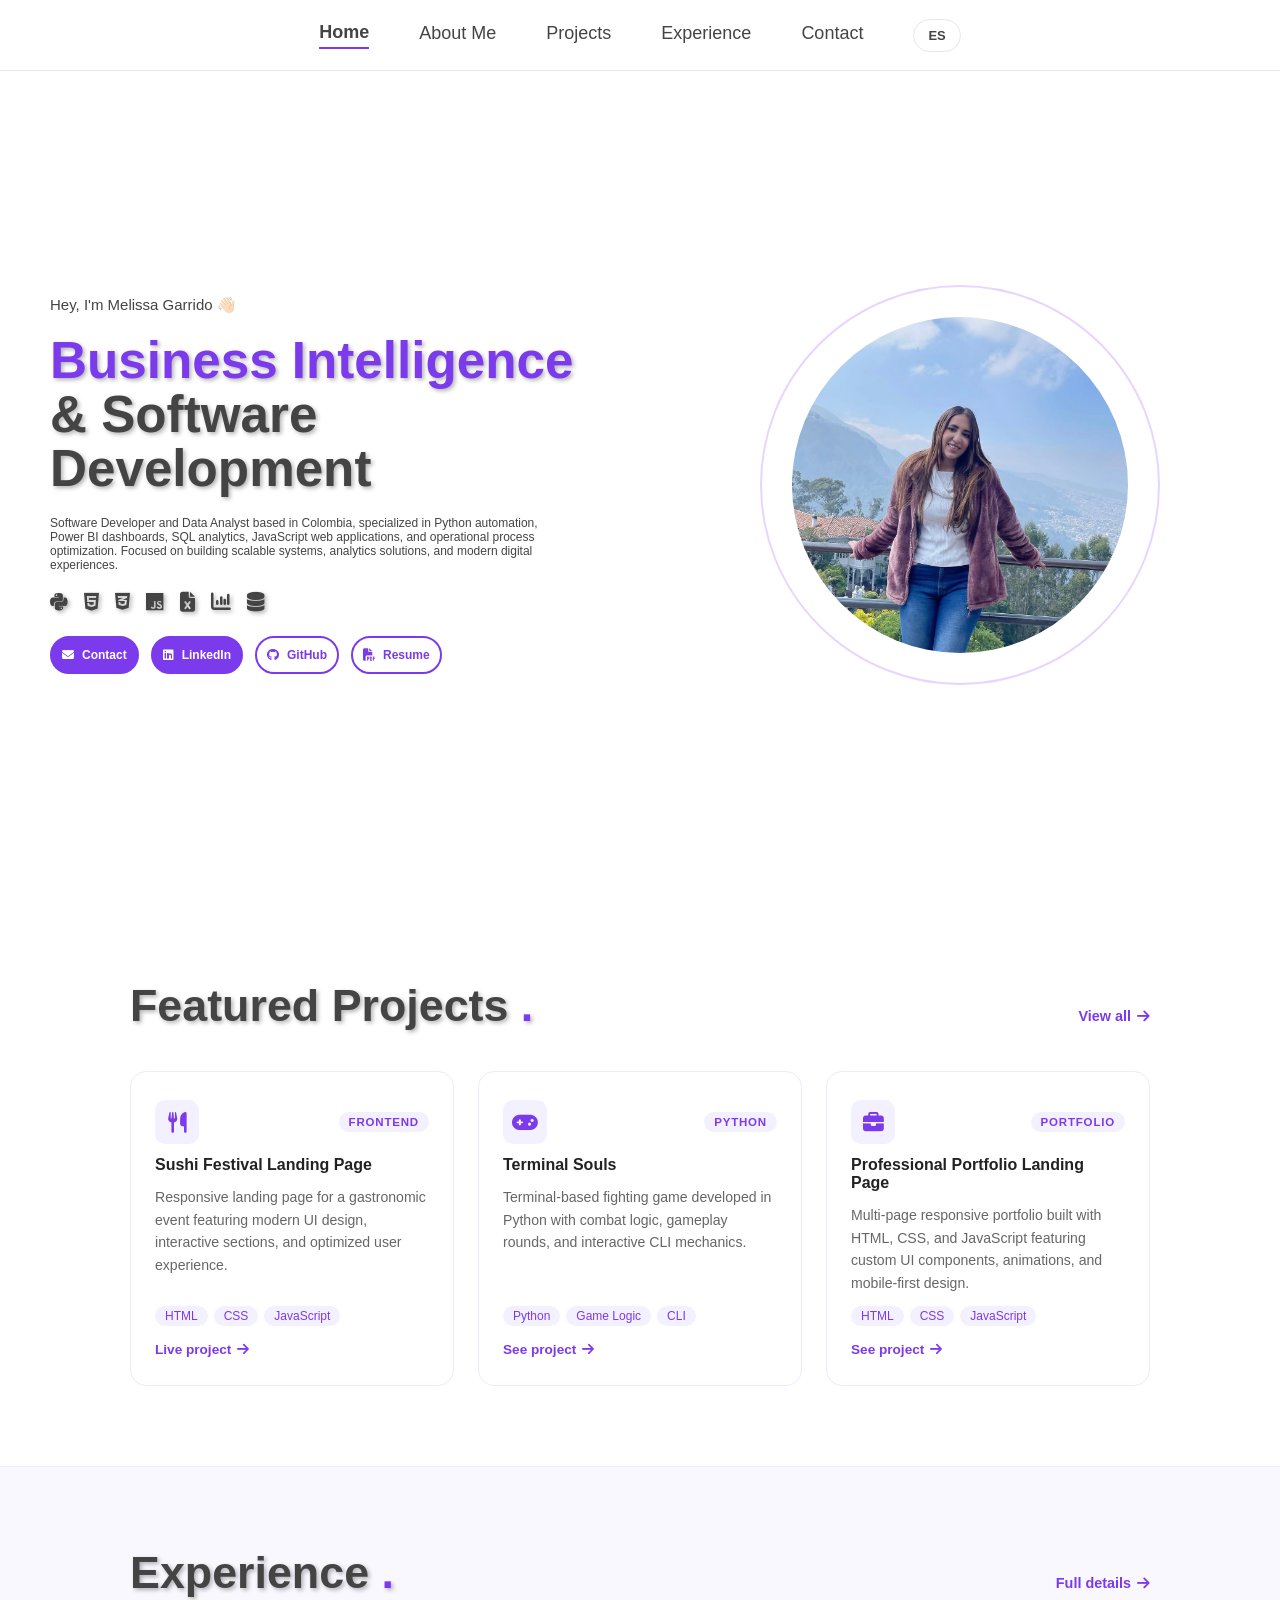
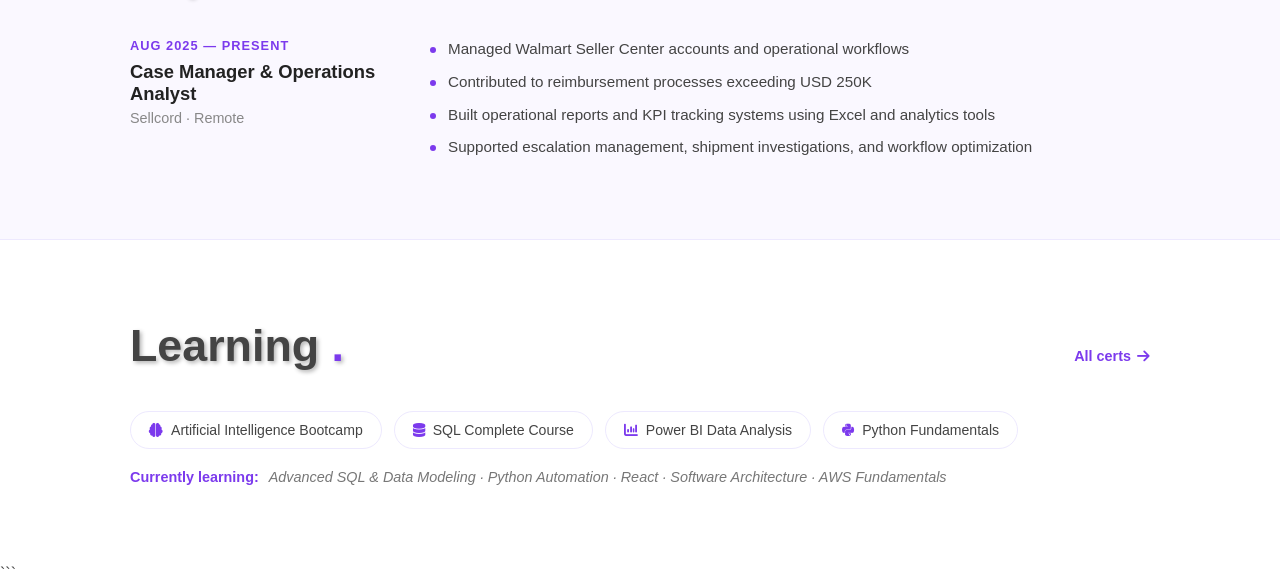
==== commit 40754708: "update" ====
--- a/index.html
+++ b/index.html
@@ -1,152 +1,643 @@
+
 <!DOCTYPE html>
 <html lang="en">
 <head>
     <meta charset="UTF-8">
     <meta name="viewport" content="width=device-width, initial-scale=1.0">
     <title>Melissa Garrido - Portfolio</title>
+
     <link rel="stylesheet" href="style.css">
-    <link rel="stylesheet" href="https://cdnjs.cloudflare.com/ajax/libs/font-awesome/6.4.0/css/all.min.css">
+
+    <link
+        rel="stylesheet"
+        href="https://cdnjs.cloudflare.com/ajax/libs/font-awesome/6.4.0/css/all.min.css"
+    >
 </head>
+
 <body>
 
-
+    <!-- HEADER -->
     <header class="header">
-        <a href="index.html" class="headerbtn active">Home</a>
-        <a href="about.html" class="headerbtn">About</a>
-        <a href="projects.html" class="headerbtn">Projects</a>
-        <a href="experience.html" class="headerbtn">Experience</a>
-        <a href="contact.html" class="headerbtn">Contact</a>
+
+        <a href="index.html" class="headerbtn active" data-en="Home" data-es="Inicio">Home</a>
+
+        <a href="about.html" class="headerbtn" data-en="About Me" data-es="Sobre mí">
+            About Me
+        </a>
+
+        <a href="projects.html" class="headerbtn" data-en="Projects" data-es="Proyectos">
+            Projects
+        </a>
+
+        <a href="experience.html" class="headerbtn" data-en="Experience" data-es="Experiencia">
+            Experience
+        </a>
+
+        <a href="contact.html" class="headerbtn" data-en="Contact" data-es="Contacto">
+            Contact
+        </a>
+
+
+        <button id="lang-toggle" class="lang-btn">
+            ES
+        </button>
+
     </header>
 
     <!-- HERO -->
     <div class="layout">
+
         <section class="personal-information">
-            <span class="presentation">Hey, I'm Melissa Garrido 👋🏻</span>
+
+            <span
+                class="presentation"
+                data-en="Hey, I'm Melissa Garrido 👋🏻"
+                data-es="Hola, soy Melissa Garrido 👋🏻"
+            >
+                Hey, I'm Melissa Garrido 👋🏻
+            </span>
+
             <span class="main-title">
-                <span class="highlight">Business Intelligence</span><br>
-                &amp; Software Development
+
+                <span
+                    class="highlight"
+                    data-en="Business Intelligence"
+                    data-es="Inteligencia de Negocios"
+                >
+                    Business Intelligence
+                </span>
+
+                <br>
+
+                <span
+                    data-en="& Software Development"
+                    data-es="y Desarrollo de Software"
+                >
+                    &amp; Software Development
+                </span>
+
             </span>
-            <span class="index-description">
-                Specialized in Python automation, Power BI dashboards, SQL analytics,
-                JavaScript web applications, and operational process optimization.
+
+            <span
+                class="index-description"
+                data-en="Software Developer and Data Analyst based in Colombia, specialized in Python automation, Power BI dashboards, SQL analytics, JavaScript web applications, and operational process optimization. Focused on building scalable systems, analytics solutions, and modern digital experiences."
+                data-es="Desarrolladora de Software y Analista de Datos en Colombia, especializada en automatización con Python, dashboards en Power BI, análisis SQL, aplicaciones web con JavaScript y optimización de procesos operativos. Enfocada en construir sistemas escalables, soluciones analíticas y experiencias digitales modernas."
+            >
+                Software Developer and Data Analyst based in Colombia,
+                specialized in Python automation, Power BI dashboards,
+                SQL analytics, JavaScript web applications, and operational
+                process optimization. Focused on building scalable systems,
+                analytics solutions, and modern digital experiences.
             </span>
+
+            <!-- SKILLS -->
             <div class="skill-box">
-                <i class="skills fa-brands fa-python"></i>
-                <i class="skills fa-brands fa-html5"></i>
-                <i class="skills fa-brands fa-css3-alt"></i>
-                <i class="skills fa-brands fa-js"></i>
-                <i class="skills fa-solid fa-file-excel"></i>
-                <i class="skills fa-regular fa-chart-bar"></i>
-                <i class="skills fa-solid fa-database"></i>
-            </div>
+
+                <i
+                    class="skills fa-brands fa-python"
+                    title="Python"
+                ></i>
+
+                <i
+                    class="skills fa-brands fa-html5"
+                    title="HTML"
+                ></i>
+
+                <i
+                    class="skills fa-brands fa-css3-alt"
+                    title="CSS"
+                ></i>
+
+                <i
+                    class="skills fa-brands fa-js"
+                    title="JavaScript"
+                ></i>
+
+                <i
+                    class="skills fa-solid fa-file-excel"
+                    title="Excel"
+                ></i>
+
+                <i
+                    class="skills fa-solid fa-chart-column"
+                    title="Power BI"
+                ></i>
+
+                <i
+                    class="skills fa-solid fa-database"
+                    title="SQL"
+                ></i>
+
+            </div>
+
+            <!-- BUTTONS -->
             <div class="buttons">
-                <a href="https://www.linkedin.com/in/melissavgs/" class="cta-btn filled" target="_blank" rel="noopener">
-                    <i class="fa-brands fa-linkedin"></i> LinkedIn
+
+                <a
+                    href="contact.html"
+                    class="cta-btn filled"
+                >
+                    <i class="fa-solid fa-envelope"></i>
+
+                    <span data-en="Contact" data-es="Contacto">
+                        Contact
+                    </span>
                 </a>
-                <a href="https://github.com/melissagarridos?tab=repositories" class="cta-btn outline" target="_blank" rel="noopener">
-                    <i class="fa-brands fa-github"></i> GitHub
+
+                <a
+                    href="https://www.linkedin.com/in/melissavgs/"
+                    class="cta-btn filled"
+                    target="_blank"
+                    rel="noopener"
+                >
+                    <i class="fa-brands fa-linkedin"></i>
+                    LinkedIn
                 </a>
-                <a href="#" class="cta-btn outline">
-                    <i class="fa-solid fa-file-pdf"></i> Resume
+
+                <a
+                    href="https://github.com/melissagarridos"
+                    class="cta-btn outline"
+                    target="_blank"
+                    rel="noopener"
+                >
+                    <i class="fa-brands fa-github"></i>
+                    GitHub
                 </a>
-            </div>
+
+                <a
+                    href="Assets/Melissa_Garrido_CV.pdf"
+                    class="cta-btn outline"
+                    target="_blank"
+                >
+                    <i class="fa-solid fa-file-pdf"></i>
+
+                    <span data-en="Resume" data-es="Hoja de Vida">
+                        Resume
+                    </span>
+                </a>
+
+            </div>
+
         </section>
+
+        <!-- PHOTO -->
         <section class="photo">
-            <img src="Assets/IMG_1365.jpg" alt="Melissa Garrido">
+
+            <img
+                src="Assets/IMG_1365.jpg"
+                alt="Melissa Garrido"
+            >
+
         </section>
+
     </div>
 
     <!-- FEATURED PROJECTS -->
     <section class="home-section" id="home-projects">
+
         <div class="home-section-inner">
+
             <div class="home-section-header">
-                <h2 class="home-section-title">Featured Projects<span class="highlight">.</span></h2>
-                <a href="projects.html" class="section-link">View all <i class="fa-solid fa-arrow-right"></i></a>
-            </div>
+
+                <h2 class="home-section-title">
+
+                    <span
+                        data-en="Featured Projects"
+                        data-es="Proyectos Destacados"
+                    >
+                        Featured Projects
+                    </span>
+
+                    <span class="highlight">.</span>
+
+                </h2>
+
+                <a href="projects.html" class="section-link">
+
+                    <span
+                        data-en="View all"
+                        data-es="Ver todos"
+                    >
+                        View all
+                    </span>
+
+                    <i class="fa-solid fa-arrow-right"></i>
+
+                </a>
+
+            </div>
+
             <div class="home-projects-grid">
 
+                <!-- SUSHI -->
                 <article class="home-project-card">
+
                     <div class="hpc-top">
-                        <div class="hpc-icon"><i class="fa-solid fa-chart-line"></i></div>
-                        <span class="hpc-badge">Data Analytics</span>
+
+                        <div class="hpc-icon">
+                            <i class="fa-solid fa-utensils"></i>
+                        </div>
+
+                        <span
+                            class="hpc-badge"
+                            data-en="Frontend"
+                            data-es="Frontend"
+                        >
+                            Frontend
+                        </span>
+
                     </div>
-                    <h3 class="hpc-title">WFS Incident Dashboard</h3>
-                    <p class="hpc-desc">Power BI dashboard tracking shipment delays, KPIs, and escalation trends across Walmart fulfillment operations.</p>
-                    <div class="hpc-tags"><span>Power BI</span><span>SQL</span><span>Excel</span></div>
-                    <a href="projects.html" class="hpc-link">See project <i class="fa-solid fa-arrow-right"></i></a>
+
+                    <h3
+                        class="hpc-title"
+                        data-en="Sushi Festival Landing Page"
+                        data-es="Landing Page Festival Sushi"
+                    >
+                        Sushi Festival Landing Page
+                    </h3>
+
+                    <p
+                        class="hpc-desc"
+                        data-en="Responsive landing page for a gastronomic event featuring modern UI design, interactive sections, and optimized user experience."
+                        data-es="Landing page responsiva para un evento gastronómico con diseño UI moderno, secciones interactivas y experiencia de usuario optimizada."
+                    >
+                        Responsive landing page for a gastronomic event
+                        featuring modern UI design, interactive sections,
+                        and optimized user experience.
+                    </p>
+
+                    <div class="hpc-tags">
+                        <span>HTML</span>
+                        <span>CSS</span>
+                        <span>JavaScript</span>
+                    </div>
+
+                    <a
+                        href="https://festival-gastronomico-baq.netlify.app/"
+                        class="hpc-link"
+                        target="_blank"
+                    >
+
+                        <span
+                            data-en="Live project"
+                            data-es="Proyecto en vivo"
+                        >
+                            Live project
+                        </span>
+
+                        <i class="fa-solid fa-arrow-right"></i>
+
+                    </a>
+
                 </article>
 
+                <!-- TERMINAL SOULS -->
                 <article class="home-project-card">
+
                     <div class="hpc-top">
-                        <div class="hpc-icon"><i class="fa-brands fa-python"></i></div>
-                        <span class="hpc-badge">Automation</span>
+
+                        <div class="hpc-icon">
+                            <i class="fa-solid fa-gamepad"></i>
+                        </div>
+
+                        <span
+                            class="hpc-badge"
+                            data-en="Python"
+                            data-es="Python"
+                        >
+                            Python
+                        </span>
+
                     </div>
-                    <h3 class="hpc-title">Settlement Report Automation</h3>
-                    <p class="hpc-desc">Python tool that reads spreadsheets, validates data, generates reports, and emails them automatically.</p>
-                    <div class="hpc-tags"><span>Python</span><span>Pandas</span><span>SMTP</span></div>
-                    <a href="projects.html" class="hpc-link">See project <i class="fa-solid fa-arrow-right"></i></a>
+
+                    <h3
+                        class="hpc-title"
+                        data-en="Terminal Souls"
+                        data-es="Terminal Souls"
+                    >
+                        Terminal Souls
+                    </h3>
+
+                    <p
+                        class="hpc-desc"
+                        data-en="Terminal-based fighting game developed in Python with combat logic, gameplay rounds, and interactive CLI mechanics."
+                        data-es="Juego de peleas en terminal desarrollado en Python con lógica de combate, rondas de juego y mecánicas interactivas CLI."
+                    >
+                        Terminal-based fighting game developed in Python
+                        with combat logic, gameplay rounds, and
+                        interactive CLI mechanics.
+                    </p>
+
+                    <div class="hpc-tags">
+                        <span>Python</span>
+                        <span>Game Logic</span>
+                        <span>CLI</span>
+                    </div>
+
+                    <a
+                        href="https://github.com/melissagarridos/Terminal-Souls"
+                        class="hpc-link"
+                        target="_blank"
+                    >
+
+                        <span
+                            data-en="See project"
+                            data-es="Ver proyecto"
+                        >
+                            See project
+                        </span>
+
+                        <i class="fa-solid fa-arrow-right"></i>
+
+                    </a>
+
                 </article>
 
+                <!-- PORTFOLIO -->
                 <article class="home-project-card">
+
                     <div class="hpc-top">
-                        <div class="hpc-icon"><i class="fa-solid fa-laptop-code"></i></div>
-                        <span class="hpc-badge">Frontend</span>
+
+                        <div class="hpc-icon">
+                            <i class="fa-solid fa-briefcase"></i>
+                        </div>
+
+                        <span
+                            class="hpc-badge"
+                            data-en="Portfolio"
+                            data-es="Portafolio"
+                        >
+                            Portfolio
+                        </span>
+
                     </div>
-                    <h3 class="hpc-title">Developer Portfolio</h3>
-                    <p class="hpc-desc">Responsive, hand-coded portfolio with custom animations, multi-page routing, and mobile-first design. No frameworks.</p>
-                    <div class="hpc-tags"><span>HTML</span><span>CSS</span><span>JavaScript</span></div>
-                    <a href="projects.html" class="hpc-link">See project <i class="fa-solid fa-arrow-right"></i></a>
+
+                    <h3
+                        class="hpc-title"
+                        data-en="Professional Portfolio Landing Page"
+                        data-es="Landing Page de Portafolio Profesional"
+                    >
+                        Professional Portfolio Landing Page
+                    </h3>
+
+                    <p
+                        class="hpc-desc"
+                        data-en="Multi-page responsive portfolio built with HTML, CSS, and JavaScript featuring custom UI components, animations, and mobile-first design."
+                        data-es="Portafolio responsivo multi página construido con HTML, CSS y JavaScript con componentes UI personalizados, animaciones y diseño mobile-first."
+                    >
+                        Multi-page responsive portfolio built with HTML,
+                        CSS, and JavaScript featuring custom UI components,
+                        animations, and mobile-first design.
+                    </p>
+
+                    <div class="hpc-tags">
+                        <span>HTML</span>
+                        <span>CSS</span>
+                        <span>JavaScript</span>
+                    </div>
+
+                    <a
+                        href="projects.html"
+                        class="hpc-link"
+                    >
+
+                        <span
+                            data-en="See project"
+                            data-es="Ver proyecto"
+                        >
+                            See project
+                        </span>
+
+                        <i class="fa-solid fa-arrow-right"></i>
+
+                    </a>
+
                 </article>
 
             </div>
+
         </div>
+
     </section>
 
-    <!-- EXPERIENCE SNAPSHOT -->
-    <section class="home-section home-section-alt" id="home-experience">
+    <!-- EXPERIENCE -->
+    <section
+        class="home-section home-section-alt"
+        id="home-experience"
+    >
+
         <div class="home-section-inner">
+
             <div class="home-section-header">
-                <h2 class="home-section-title">Experience<span class="highlight">.</span></h2>
-                <a href="experience.html" class="section-link">Full details <i class="fa-solid fa-arrow-right"></i></a>
-            </div>
+
+                <h2 class="home-section-title">
+
+                    <span
+                        data-en="Experience"
+                        data-es="Experiencia"
+                    >
+                        Experience
+                    </span>
+
+                    <span class="highlight">.</span>
+
+                </h2>
+
+                <a href="experience.html" class="section-link">
+
+                    <span
+                        data-en="Full details"
+                        data-es="Ver detalles"
+                    >
+                        Full details
+                    </span>
+
+                    <i class="fa-solid fa-arrow-right"></i>
+
+                </a>
+
+            </div>
+
             <div class="exp-snapshot">
+
                 <div class="exp-snap-role">
-                    <span class="exp-snap-year">2023 — Present</span>
+
+                    <span
+                        class="exp-snap-year"
+                        data-en="Aug 2025 — Present"
+                        data-es="Ago 2025 — Actualidad"
+                    >
+                        Aug 2025 — Present
+                    </span>
+
                     <div class="exp-snap-info">
-                        <h3>Operations &amp; Technical Analyst</h3>
-                        <span class="exp-snap-company">Sellcord</span>
+
+                        <h3
+                            data-en="Case Manager & Operations Analyst"
+                            data-es="Case Manager y Analista de Operaciones"
+                        >
+                            Case Manager & Operations Analyst
+                        </h3>
+
+                        <span
+                            class="exp-snap-company"
+                            data-en="Sellcord · Remote"
+                            data-es="Sellcord · Remoto"
+                        >
+                            Sellcord · Remote
+                        </span>
+
                     </div>
+
                 </div>
+
                 <ul class="exp-snap-bullets">
-                    <li>Managed WFS audits and escalation workflows across fulfillment operations</li>
-                    <li>Built Power BI dashboards and reporting structures for incident tracking</li>
-                    <li>Automated recurring reports with Python, saving 3+ hours per week</li>
-                    <li>Analyzed shipment and settlement data to reduce operational delays</li>
+
+                    <li
+                        data-en="Managed Walmart Seller Center accounts and operational workflows"
+                        data-es="Gestioné cuentas de Walmart Seller Center y flujos operativos"
+                    >
+                        Managed Walmart Seller Center accounts
+                        and operational workflows
+                    </li>
+
+                    <li
+                        data-en="Contributed to reimbursement processes exceeding USD 250K"
+                        data-es="Contribuí a procesos de reembolsos superiores a USD 250K"
+                    >
+                        Contributed to reimbursement processes
+                        exceeding USD 250K
+                    </li>
+
+                    <li
+                        data-en="Built operational reports and KPI tracking systems using Excel and analytics tools"
+                        data-es="Desarrollé reportes operativos y sistemas de seguimiento KPI usando Excel y herramientas analíticas"
+                    >
+                        Built operational reports and KPI tracking
+                        systems using Excel and analytics tools
+                    </li>
+
+                    <li
+                        data-en="Supported escalation management, shipment investigations, and workflow optimization"
+                        data-es="Apoyé gestión de escalaciones, investigaciones de envíos y optimización de procesos"
+                    >
+                        Supported escalation management,
+                        shipment investigations, and workflow optimization
+                    </li>
+
                 </ul>
-            </div>
+
+            </div>
+
         </div>
+
     </section>
 
-    <!-- LEARNING / CERTS SNAPSHOT -->
+    <!-- CERTIFICATIONS -->
     <section class="home-section" id="home-certs">
+
         <div class="home-section-inner">
+
             <div class="home-section-header">
-                <h2 class="home-section-title">Learning<span class="highlight">.</span></h2>
-                <a href="experience.html" class="section-link">All certs <i class="fa-solid fa-arrow-right"></i></a>
-            </div>
+
+                <h2 class="home-section-title">
+
+                    <span
+                        data-en="Learning"
+                        data-es="Aprendizaje"
+                    >
+                        Learning
+                    </span>
+
+                    <span class="highlight">.</span>
+
+                </h2>
+
+                <a href="experience.html" class="section-link">
+
+                    <span
+                        data-en="All certs"
+                        data-es="Todas las certificaciones"
+                    >
+                        All certs
+                    </span>
+
+                    <i class="fa-solid fa-arrow-right"></i>
+
+                </a>
+
+            </div>
+
             <div class="home-certs-row">
-                <div class="home-cert-pill"><i class="fa-brands fa-google"></i> Google Data Analytics</div>
-                <div class="home-cert-pill"><i class="fa-solid fa-chart-bar"></i> Microsoft Power BI</div>
-                <div class="home-cert-pill"><i class="fa-brands fa-free-code-camp"></i> freeCodeCamp — Web Design</div>
-                <div class="home-cert-pill"><i class="fa-brands fa-python"></i> Python for Everybody</div>
-            </div>
+
+                <div
+                    class="home-cert-pill"
+                    data-en="Artificial Intelligence Bootcamp"
+                    data-es="Bootcamp de Inteligencia Artificial"
+                >
+                    <i class="fa-solid fa-brain"></i>
+                    Artificial Intelligence Bootcamp
+                </div>
+
+                <div
+                    class="home-cert-pill"
+                    data-en="SQL Complete Course"
+                    data-es="Curso Completo de SQL"
+                >
+                    <i class="fa-solid fa-database"></i>
+                    SQL Complete Course
+                </div>
+
+                <div
+                    class="home-cert-pill"
+                    data-en="Power BI Data Analysis"
+                    data-es="Análisis de Datos con Power BI"
+                >
+                    <i class="fa-solid fa-chart-column"></i>
+                    Power BI Data Analysis
+                </div>
+
+                <div
+                    class="home-cert-pill"
+                    data-en="Python Fundamentals"
+                    data-es="Fundamentos de Python"
+                >
+                    <i class="fa-brands fa-python"></i>
+                    Python Fundamentals
+                </div>
+
+            </div>
+
             <div class="home-currently-learning">
-                <span class="currently-label">Currently learning:</span>
-                <span class="currently-items">SQL &amp; Data Modeling · Advanced Python · Software Architecture · React</span>
-            </div>
+
+                <span
+                    class="currently-label"
+                    data-en="Currently learning:"
+                    data-es="Aprendiendo actualmente:"
+                >
+                    Currently learning:
+                </span>
+
+                <span
+                    class="currently-items"
+                    data-en="Advanced SQL & Data Modeling · Python Automation · React · Software Architecture · AWS Fundamentals"
+                    data-es="SQL Avanzado y Modelado de Datos · Automatización con Python · React · Arquitectura de Software · Fundamentos de AWS"
+                >
+                    Advanced SQL &amp; Data Modeling ·
+                    Python Automation ·
+                    React ·
+                    Software Architecture ·
+                    AWS Fundamentals
+                </span>
+
+            </div>
+
         </div>
+
     </section>
 
-    <script src="index.js"></script>
+<script src="index.js"></script>
+
 </body>
-</html>+</html>
+```
--- a/style.css
+++ b/style.css
@@ -74,12 +74,27 @@
   color: var(--primary-light);
 }
 
-/* NOTE: in your HTML, merge the two class attributes on the Home link:
-   class="headerbtn active"  — the second class= overwrites the first */
 .headerbtn.active {
   font-weight: 600;
   color: var(--text);
   border-bottom: 2px solid var(--primary);
+}
+
+.lang-btn {
+  border: 1px solid var(--border);
+  background: #fff;
+  color: var(--text);
+  padding: 8px 14px;
+  border-radius: 20px;
+  font-size: 13px;
+  font-weight: 600;
+  cursor: pointer;
+  transition: all 0.25s ease;
+}
+.lang-btn:hover {
+  background: var(--primary);
+  color: #fff;
+  border-color: var(--primary);
 }
 
 
@@ -95,16 +110,23 @@
   display: flex;
   flex-direction: column;
   justify-content: center;
-  gap: 16px;
+  gap: 20px;
   padding: 60px 40px 60px 50px;
 }
 
 .presentation {
-  font-size: 18px;
+  font-size: 15px;
+}
+
+.center-subtitle {
+  font-size: 15px;
+  display: flex;
+  align-items: center;
+  justify-content: center;
 }
 
 .main-title {
-  font-size: clamp(2.2rem, 5vw, 62px);
+  font-size: clamp(2rem, 4vw, 62px);
   font-weight: bold;
   line-height: 1.05;
   text-shadow: var(--text-shadow);
@@ -116,7 +138,7 @@
 }
 
 .index-description {
-  font-size: 18px;
+  font-size: 12px;
   color: var(--text);
   max-width: 520px;
 }
@@ -128,7 +150,7 @@
 }
 
 .skills {
-  font-size: 40px;
+  font-size: 20px;
   text-shadow: var(--text-shadow);
   transition: transform 0.2s ease;
 }
@@ -150,9 +172,9 @@
   display: inline-flex;
   align-items: center;
   gap: 8px;
-  padding: 10px 22px;
+  padding: 10px 10px;
   border-radius: 20px;
-  font-size: 14px;
+  font-size: 12px;
   font-weight: 600;
   text-decoration: none;
   transition: transform 0.2s ease, box-shadow 0.2s ease, background 0.2s ease;
@@ -799,6 +821,23 @@
 .home-project-card:hover {
   transform: translateY(-4px);
   box-shadow: var(--shadow);
+}
+
+.project-image {
+  width: 100%;
+  height: 100%;
+  min-height: 220px;
+  max-height: 240px;
+  object-fit: cover;
+  object-position: center;
+  display: block;
+  border-top-left-radius: 18px;
+  border-top-right-radius: 18px;
+  transition: transform 0.3s ease;
+}
+
+.project-card:hover .project-image {
+  transform: scale(1.03);
 }
 
 .hpc-top {
@@ -1577,4 +1616,169 @@
     font-size: 0.8rem;
     padding: 8px 14px;
   }
+}
+
+/* ══════════════════════════════════════════════════════
+   SUBTLE PORTFOLIO ANIMATIONS
+   Replace ONLY animation-related sections with this
+   ══════════════════════════════════════════════════════ */
+
+/* ─── Smooth Page Fade ─────────────────────────────── */
+body {
+  animation: pageFade 0.8s ease;
+}
+
+@keyframes pageFade {
+  from {
+    opacity: 0;
+  }
+  to {
+    opacity: 1;
+  }
+}
+
+/* ─── Gentle Upward Entrance Animation ────────────── */
+.personal-information,
+.photo,
+.home-project-card,
+.project-card,
+.mini-card,
+.skill-category,
+.cert-card,
+.learning-item,
+.exp-snapshot,
+.timeline-item {
+  opacity: 0;
+  transform: translateY(24px);
+  animation: fadeUp 0.8s ease forwards;
+}
+
+/* Staggered entrance */
+.photo {
+  animation-delay: 0.1s;
+}
+
+.home-project-card:nth-child(1),
+.project-card:nth-child(1),
+.mini-card:nth-child(1),
+.skill-category:nth-child(1),
+.cert-card:nth-child(1) {
+  animation-delay: 0.1s;
+}
+
+.home-project-card:nth-child(2),
+.project-card:nth-child(2),
+.mini-card:nth-child(2),
+.skill-category:nth-child(2),
+.cert-card:nth-child(2) {
+  animation-delay: 0.2s;
+}
+
+.home-project-card:nth-child(3),
+.project-card:nth-child(3),
+.mini-card:nth-child(3),
+.skill-category:nth-child(3),
+.cert-card:nth-child(3) {
+  animation-delay: 0.3s;
+}
+
+.home-project-card:nth-child(4),
+.project-card:nth-child(4),
+.mini-card:nth-child(4),
+.timeline-item:nth-child(4) {
+  animation-delay: 0.4s;
+}
+
+@keyframes fadeUp {
+  from {
+    opacity: 0;
+    transform: translateY(24px);
+  }
+
+  to {
+    opacity: 1;
+    transform: translateY(0);
+  }
+}
+
+/* ─── Softer Hover Animations ─────────────────────── */
+.skills,
+.cta-btn,
+.home-project-card,
+.project-card,
+.mini-card,
+.skill-category,
+.cert-card,
+.learning-item,
+.photo img,
+.project-image {
+  transition:
+    transform 0.35s cubic-bezier(0.22, 1, 0.36, 1),
+    box-shadow 0.35s ease,
+    border-color 0.35s ease,
+    background 0.35s ease,
+    color 0.35s ease;
+}
+
+/* Gentle hover lift */
+.home-project-card:hover,
+.project-card:hover,
+.mini-card:hover,
+.skill-category:hover,
+.cert-card:hover,
+.learning-item:hover,
+.photo img:hover {
+  transform: translateY(-6px);
+}
+
+/* Skill icon floating */
+.skills:hover {
+  transform: translateY(-4px) scale(1.05);
+}
+
+/* Buttons */
+.cta-btn:hover {
+  transform: translateY(-3px);
+}
+
+/* Project image subtle zoom */
+.project-card:hover .project-image {
+  transform: scale(1.04);
+}
+
+/* ─── Floating Profile Image ──────────────────────── */
+.photo img {
+  animation:
+    fadeUp 1s ease forwards,
+    floatImage 5s ease-in-out infinite;
+}
+
+@keyframes floatImage {
+  0% {
+    transform: translateY(0px);
+  }
+
+  50% {
+    transform: translateY(-8px);
+  }
+
+  100% {
+    transform: translateY(0px);
+  }
+}
+
+/* ─── Smooth Scroll ───────────────────────────────── */
+html {
+  scroll-behavior: smooth;
+}
+
+/* ─── Reduce Motion Accessibility ─────────────────── */
+@media (prefers-reduced-motion: reduce) {
+  *,
+  *::before,
+  *::after {
+    animation: none !important;
+    transition: none !important;
+    scroll-behavior: auto !important;
+  }
 }
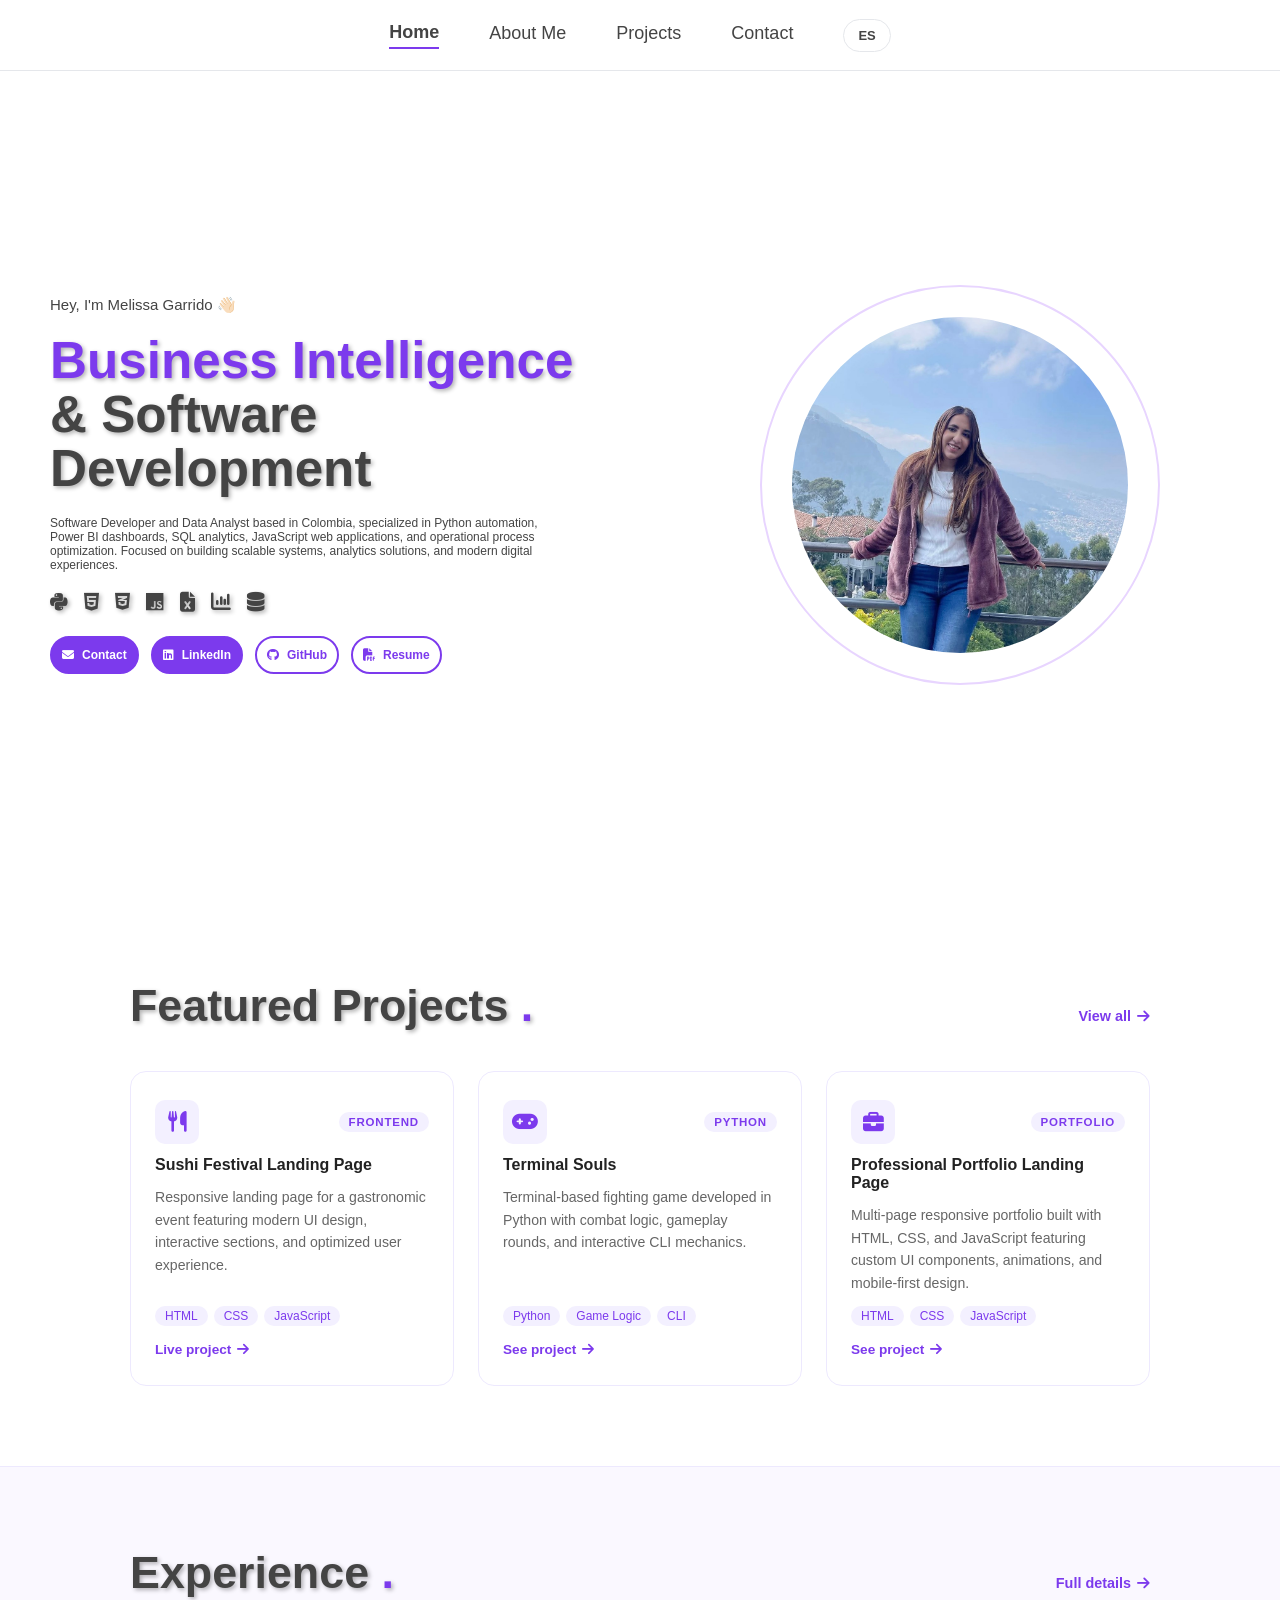
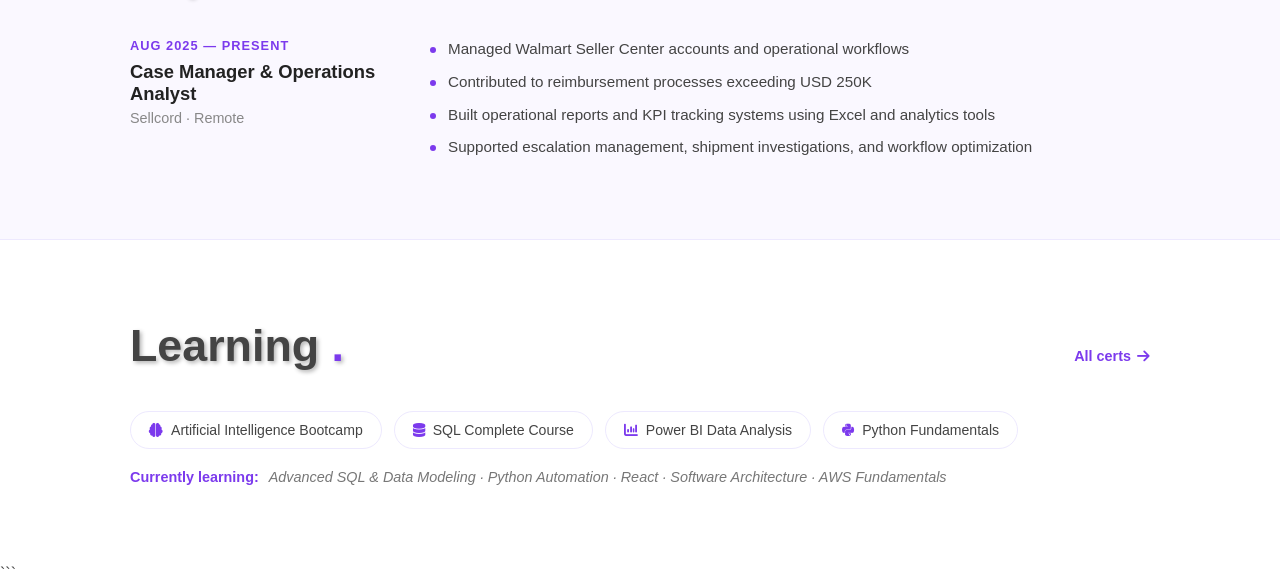
==== commit efb9dcd3: "update" ====
--- a/index.html
+++ b/index.html
@@ -27,10 +27,6 @@
 
         <a href="projects.html" class="headerbtn" data-en="Projects" data-es="Proyectos">
             Projects
-        </a>
-
-        <a href="experience.html" class="headerbtn" data-en="Experience" data-es="Experiencia">
-            Experience
         </a>
 
         <a href="contact.html" class="headerbtn" data-en="Contact" data-es="Contacto">
@@ -443,7 +439,7 @@
 
                 </h2>
 
-                <a href="experience.html" class="section-link">
+                <a href="about.html#exp-page" class="section-link">
 
                     <span
                         data-en="Full details"
--- a/style.css
+++ b/style.css
@@ -561,8 +561,8 @@
   }
 
   .photo img {
-    width: 280px;
-    height: 280px;
+    width: 400px;
+    height: 400px;
   }
 
   /* Pets: 2 columns */
@@ -632,8 +632,8 @@
   }
 
   .photo img {
-    width: 200px;
-    height: 200px;
+    width: 400px;
+    height: 400px;
     padding: 16px;
   }
 
@@ -723,8 +723,8 @@
   }
 
   .photo img {
-    width: 160px;
-    height: 160px;
+    width: 250px;
+    height: 250px;
     padding: 12px;
   }
 
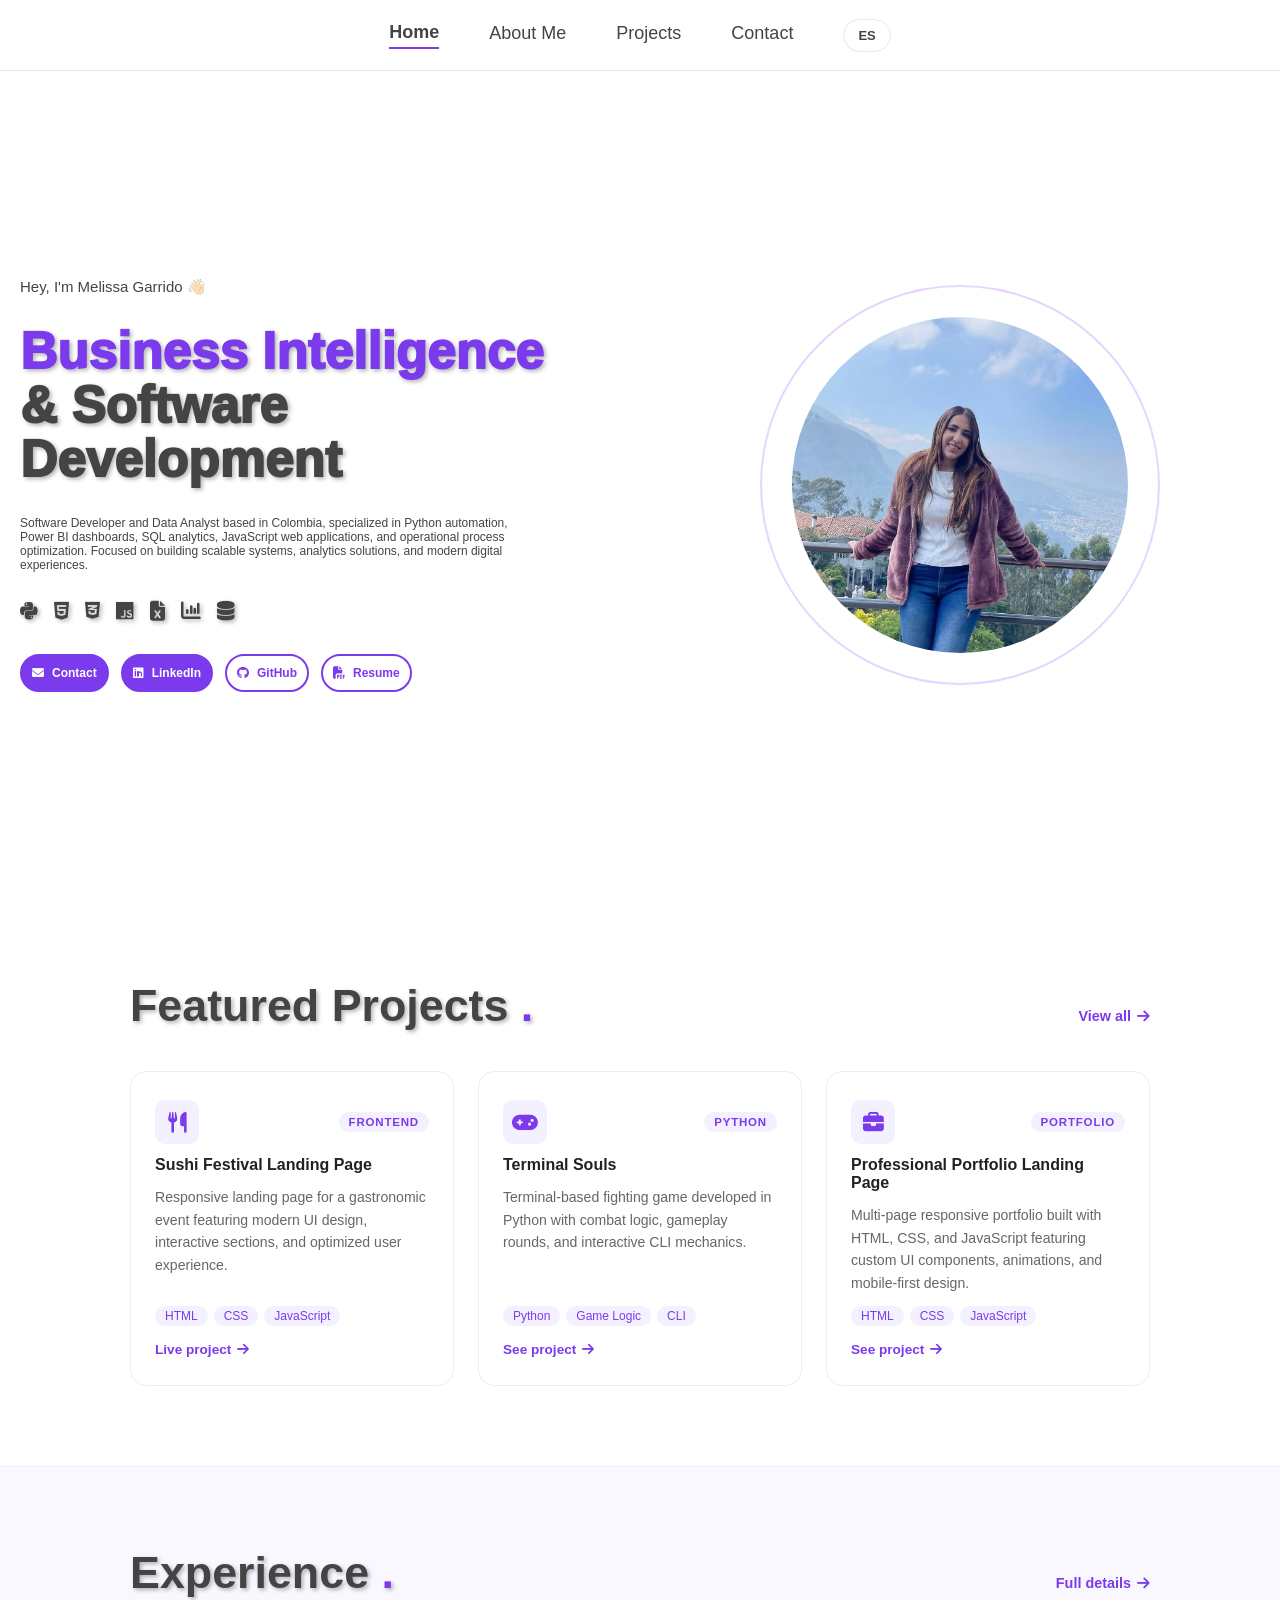
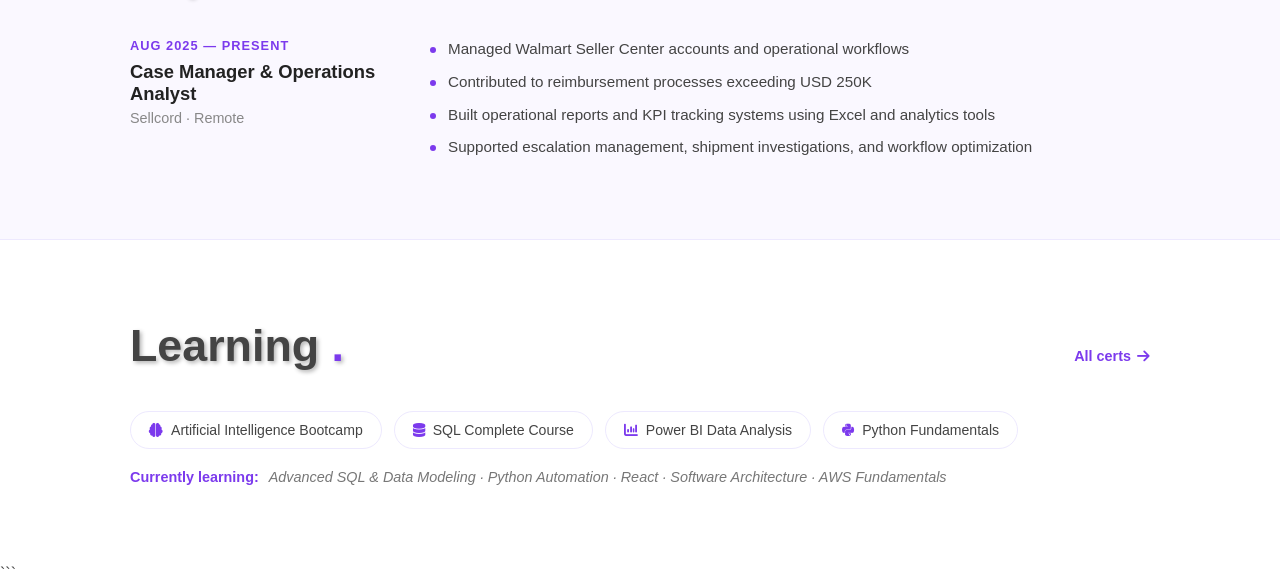
==== commit 1c392eb3: "update" ====
--- a/index.html
+++ b/index.html
@@ -4,7 +4,9 @@
 <head>
     <meta charset="UTF-8">
     <meta name="viewport" content="width=device-width, initial-scale=1.0">
+    <link rel="icon" type="image/svg+xml" href="Assets/briefcase.svg">
     <title>Melissa Garrido - Portfolio</title>
+
 
     <link rel="stylesheet" href="style.css">
 
@@ -549,7 +551,7 @@
 
                 </h2>
 
-                <a href="experience.html" class="section-link">
+                <a href="about.html#certs" class="section-link">
 
                     <span
                         data-en="All certs"
--- a/style.css
+++ b/style.css
@@ -110,8 +110,9 @@
   display: flex;
   flex-direction: column;
   justify-content: center;
-  gap: 20px;
-  padding: 60px 40px 60px 50px;
+  gap: 29px;
+  margin: 20px;
+  
 }
 
 .presentation {
@@ -127,7 +128,7 @@
 
 .main-title {
   font-size: clamp(2rem, 4vw, 62px);
-  font-weight: bold;
+  font-weight: 1000;
   line-height: 1.05;
   text-shadow: var(--text-shadow);
   margin: 0;
@@ -551,7 +552,9 @@
   }
 
   .personal-information {
-    padding: 40px 24px 20px;
+    display: flex;
+    gap: 5px;
+    margin: 5px;
     order: 2;
   }
 
@@ -561,8 +564,8 @@
   }
 
   .photo img {
-    width: 400px;
-    height: 400px;
+    width: 250px;
+    height: 250px;
   }
 
   /* Pets: 2 columns */
@@ -612,23 +615,28 @@
   }
 
   .headerbtn {
-    font-size: 13px;
+    font-size: 10px;
   }
 
   /* Home */
   .personal-information {
-    padding: 24px 16px 20px;
-    gap: 12px;
+    display: flex;
+    text-align: center;
+    align-items: center;
+    gap: 30px;
+    margin: 8px;
+    order: 2;
   }
 
   .main-title {
-    font-size: clamp(2.5rem, 12vw, 60px);
-    line-height: 1.1;
+    font-size: clamp(2rem, 8vw, 5rem);
+    font-weight: bold;
+    text-shadow: var(--text-shadow);
   }
 
   .presentation,
   .index-description {
-    font-size: 15px;
+    font-size: 14px;
   }
 
   .photo img {
@@ -638,7 +646,7 @@
   }
 
   .skills {
-    font-size: 32px;
+    font-size: 20px;
   }
 
   .buttons {
@@ -647,7 +655,7 @@
 
   .cta-btn {
     padding: 9px 16px;
-    font-size: 13px;
+    font-size: 10px;
   }
 
   /* Titles */
@@ -713,14 +721,29 @@
   }
 
   /* Home */
+  .personal-information {
+    display: flex;
+    text-align: center;
+    align-items: center;
+    gap: 30px;
+    margin: 8px;
+    order: 2;
+  }
+
   .main-title {
-    font-size: clamp(2rem, 13vw, 48px);
+    font-size: clamp(2rem, 8vw, 48px);
   }
 
   .presentation,
   .index-description {
-    font-size: 14px;
-  }
+    font-size: 12px;
+  }
+
+ .buttons {
+  display: flex;
+  justify-content: center;
+  align-items: center;
+}
 
   .photo img {
     width: 250px;
@@ -729,7 +752,7 @@
   }
 
   .skills {
-    font-size: 28px;
+    font-size: 20px;
   }
 
   /* Pets: single column */
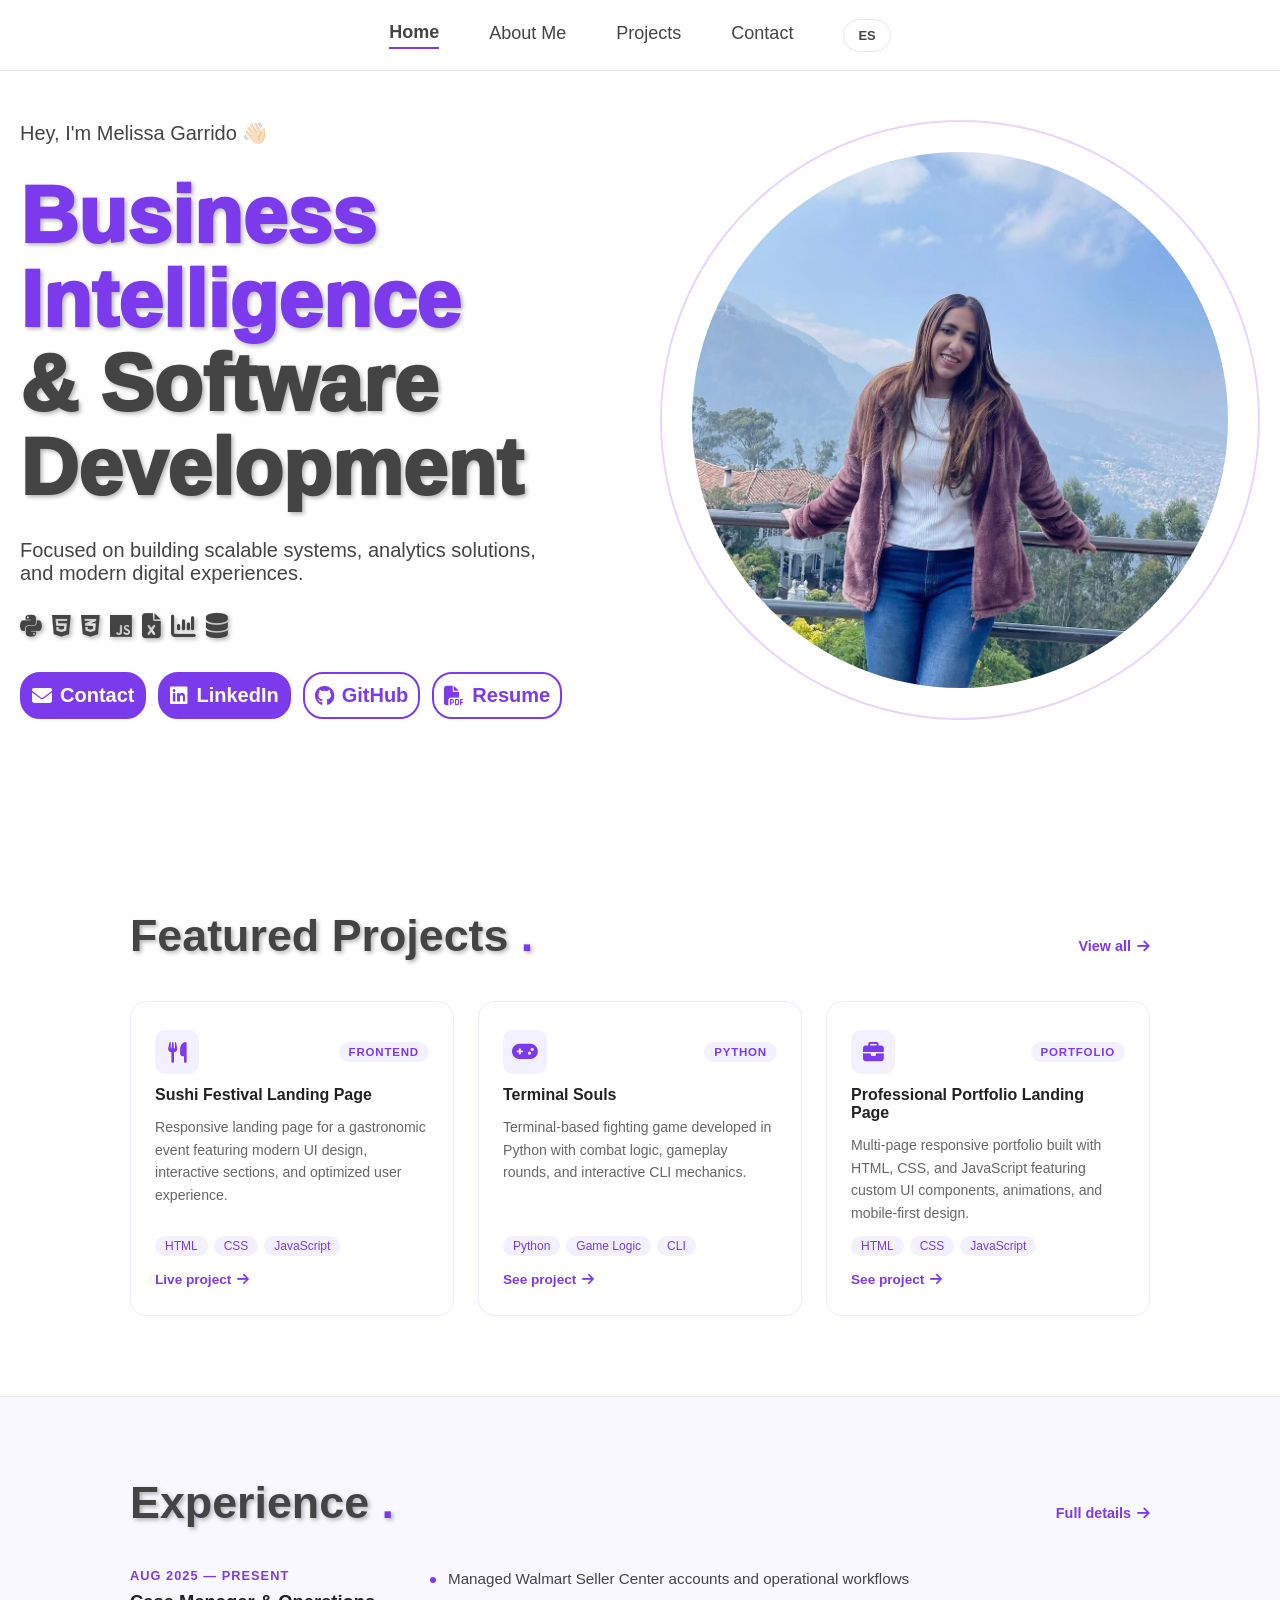
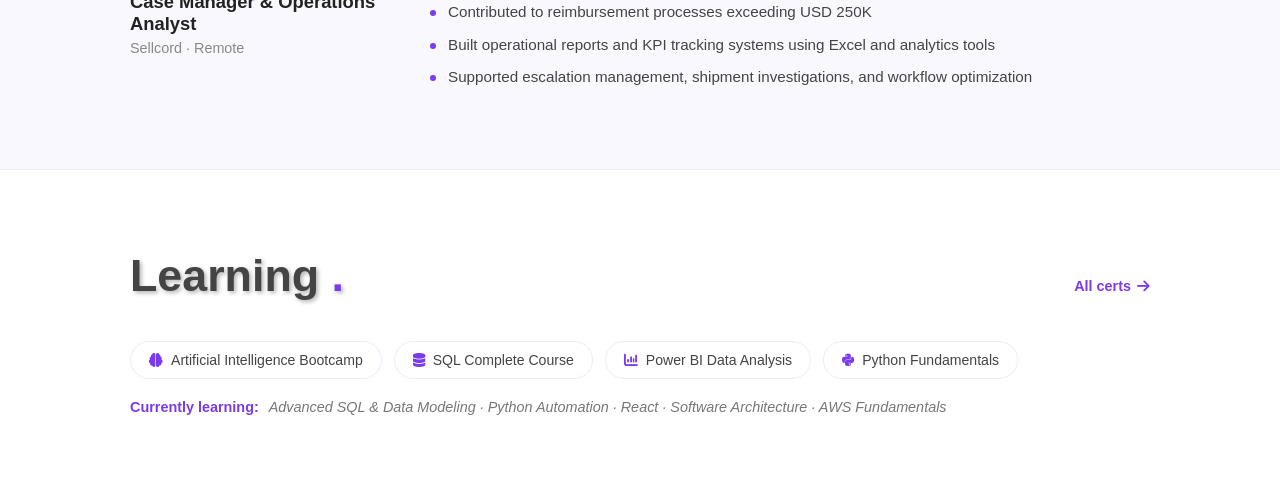
==== commit 18be54d3: "update" ====
--- a/index.html
+++ b/index.html
@@ -81,10 +81,7 @@
                 data-en="Software Developer and Data Analyst based in Colombia, specialized in Python automation, Power BI dashboards, SQL analytics, JavaScript web applications, and operational process optimization. Focused on building scalable systems, analytics solutions, and modern digital experiences."
                 data-es="Desarrolladora de Software y Analista de Datos en Colombia, especializada en automatización con Python, dashboards en Power BI, análisis SQL, aplicaciones web con JavaScript y optimización de procesos operativos. Enfocada en construir sistemas escalables, soluciones analíticas y experiencias digitales modernas."
             >
-                Software Developer and Data Analyst based in Colombia,
-                specialized in Python automation, Power BI dashboards,
-                SQL analytics, JavaScript web applications, and operational
-                process optimization. Focused on building scalable systems,
+                Focused on building scalable systems,
                 analytics solutions, and modern digital experiences.
             </span>
 
@@ -638,4 +635,3 @@
 
 </body>
 </html>
-```
--- a/style.css
+++ b/style.css
@@ -36,7 +36,6 @@
 
 body {
   margin: 0;
-  padding-top: var(--header-height); /* always offset fixed header */
   color: var(--text);
   background: var(--bg);
   font-family: 'Segoe UI', Tahoma, Geneva, Verdana, sans-serif;
@@ -103,7 +102,12 @@
   display: grid;
   grid-template-columns: 50% 50%;
   min-height: calc(100dvh - var(--header-height));
-  align-items: center;
+  padding-top: 10px;
+  align-items: center;
+}
+
+.contact-page {
+  padding-top: var(--header-height);
 }
 
 .personal-information {
@@ -116,18 +120,19 @@
 }
 
 .presentation {
-  font-size: 15px;
+  font-size: 20px;
 }
 
 .center-subtitle {
-  font-size: 15px;
+  font-size: 20px;
   display: flex;
   align-items: center;
   justify-content: center;
+  text-align: center;
 }
 
 .main-title {
-  font-size: clamp(2rem, 4vw, 62px);
+  font-size: clamp(2rem, 7vw, 80px);
   font-weight: 1000;
   line-height: 1.05;
   text-shadow: var(--text-shadow);
@@ -139,19 +144,19 @@
 }
 
 .index-description {
-  font-size: 12px;
+  font-size: 20px;
   color: var(--text);
   max-width: 520px;
 }
 
 .skill-box {
   display: flex;
-  gap: 16px;
+  gap: 10px;
   flex-wrap: wrap;
 }
 
 .skills {
-  font-size: 20px;
+  font-size: 25px;
   text-shadow: var(--text-shadow);
   transition: transform 0.2s ease;
 }
@@ -175,7 +180,7 @@
   gap: 8px;
   padding: 10px 10px;
   border-radius: 20px;
-  font-size: 12px;
+  font-size: 20px;
   font-weight: 600;
   text-decoration: none;
   transition: transform 0.2s ease, box-shadow 0.2s ease, background 0.2s ease;
@@ -219,8 +224,8 @@
 }
 
 .photo img {
-  width: 400px;
-  height: 400px;
+  width: 600px;
+  height: 600px;
   border-radius: 50%;
   object-fit: cover;
   padding: 30px;
@@ -251,10 +256,16 @@
 
 
 /* ─── 5. ABOUT PAGE ──────────────────────────────────── */
+/* ─── 5. ABOUT PAGE ──────────────────────────────────── */
 .about-page {
   max-width: 1100px;
+  min-height: calc(100dvh - var(--header-height));
+
+  /* Better spacing */
+  padding: 80px 24px 60px;
+
+  /* Center container */
   margin: 0 auto;
-  padding: 60px 40px 100px;
 }
 
 /* Hero */
@@ -573,11 +584,6 @@
     grid-template-columns: repeat(2, 1fr);
   }
 
-  /* About */
-  .about-page {
-    padding: 40px 24px 80px;
-  }
-
   .about-bio-grid {
     grid-template-columns: 1fr;
     gap: 36px;
@@ -636,7 +642,7 @@
 
   .presentation,
   .index-description {
-    font-size: 14px;
+    font-size: 20px;
   }
 
   .photo img {
@@ -662,7 +668,6 @@
   .title,
   .center-title {
     font-size: clamp(2rem, 10vw, 3.5rem);
-    margin-bottom: 16px;
   }
 
   /* Pets */
@@ -688,11 +693,6 @@
     max-width: 100%;
   }
 
-  /* About */
-  .about-page {
-    padding: 32px 16px 60px;
-  }
-
   #photo-code {
     height: 240px;
     border-radius: 12px;
@@ -701,6 +701,10 @@
   .skills-grid {
     grid-template-columns: 1fr;
   }
+
+  .center-subtitle {
+  font-size: 15px;
+}
 }
 
 /* ══════════════════════════════════════════════════════
@@ -736,7 +740,7 @@
 
   .presentation,
   .index-description {
-    font-size: 12px;
+    font-size: 20px;
   }
 
  .buttons {
@@ -777,6 +781,7 @@
 /* ══════════════════════════════════════════════════════
    11. HOME PAGE — SECTIONS (Projects, Experience, Certs)
    ══════════════════════════════════════════════════════ */
+
 
 .home-section {
   padding: 80px 0;
@@ -1057,6 +1062,8 @@
   max-width: 1100px;
   margin: 0 auto;
   padding: 60px 40px 100px;
+  margin-top: 20px;
+
 }
 
 .projects-hero {
@@ -1681,36 +1688,6 @@
   animation-delay: 0.1s;
 }
 
-.home-project-card:nth-child(1),
-.project-card:nth-child(1),
-.mini-card:nth-child(1),
-.skill-category:nth-child(1),
-.cert-card:nth-child(1) {
-  animation-delay: 0.1s;
-}
-
-.home-project-card:nth-child(2),
-.project-card:nth-child(2),
-.mini-card:nth-child(2),
-.skill-category:nth-child(2),
-.cert-card:nth-child(2) {
-  animation-delay: 0.2s;
-}
-
-.home-project-card:nth-child(3),
-.project-card:nth-child(3),
-.mini-card:nth-child(3),
-.skill-category:nth-child(3),
-.cert-card:nth-child(3) {
-  animation-delay: 0.3s;
-}
-
-.home-project-card:nth-child(4),
-.project-card:nth-child(4),
-.mini-card:nth-child(4),
-.timeline-item:nth-child(4) {
-  animation-delay: 0.4s;
-}
 
 @keyframes fadeUp {
   from {
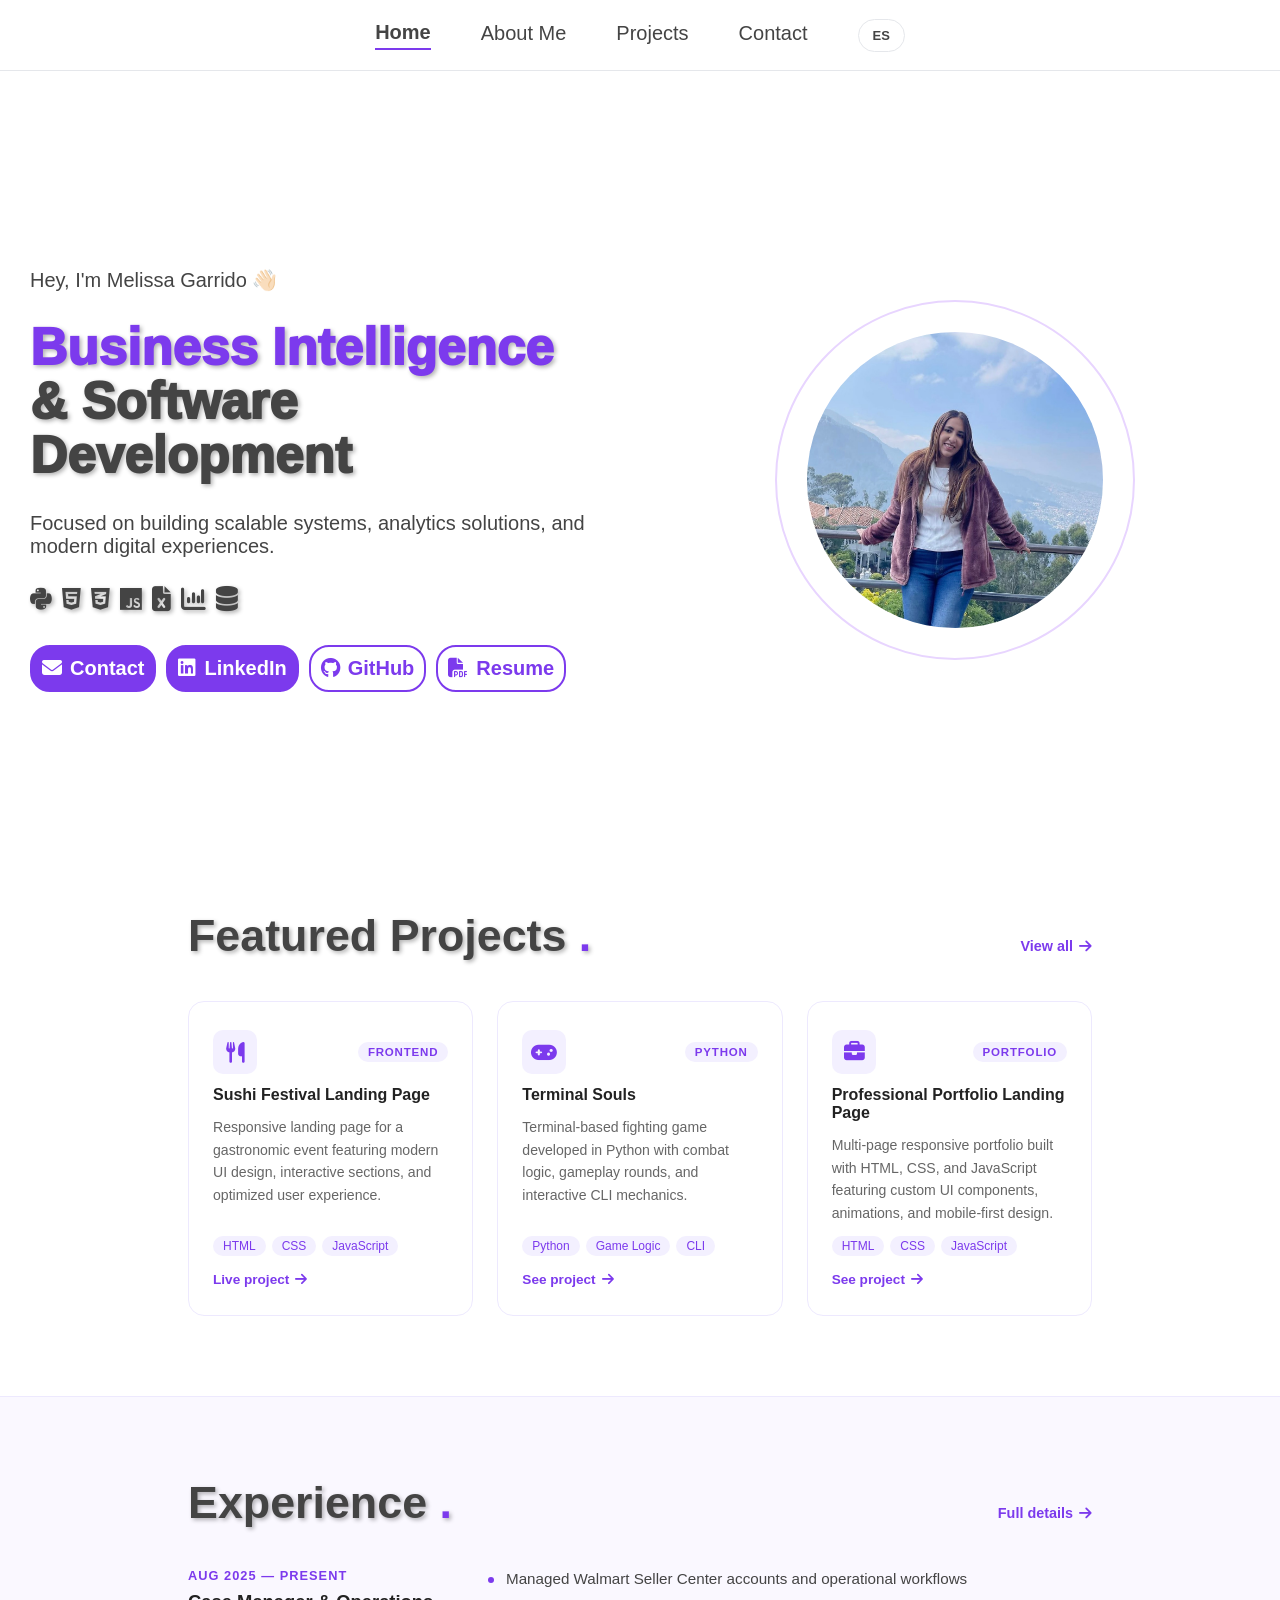
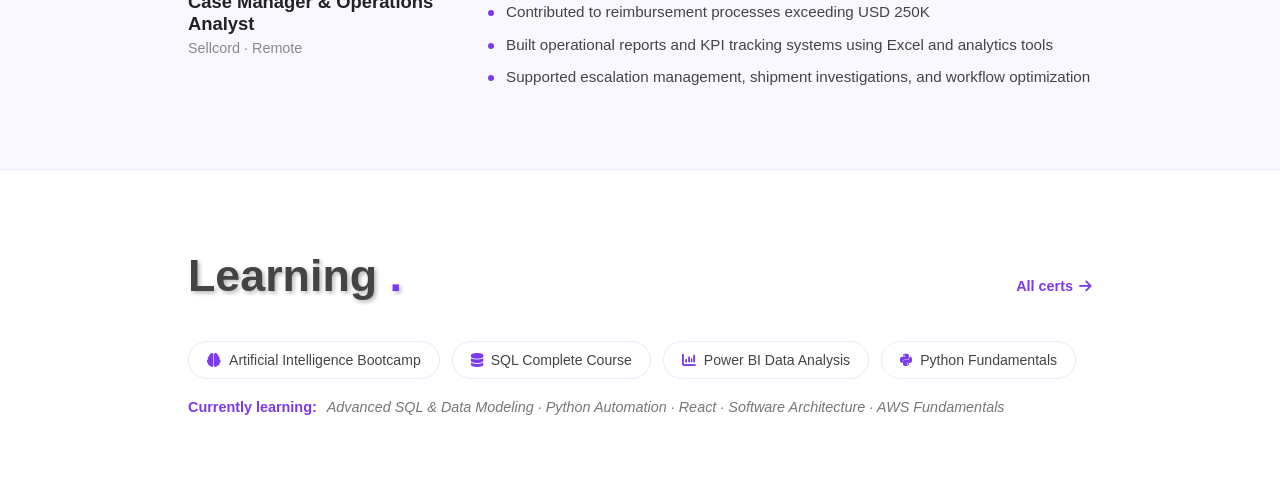
==== commit 778f8318: "update" ====
--- a/index.html
+++ b/index.html
@@ -77,7 +77,7 @@
             </span>
 
             <span
-                class="index-description"
+                class="presentation"
                 data-en="Software Developer and Data Analyst based in Colombia, specialized in Python automation, Power BI dashboards, SQL analytics, JavaScript web applications, and operational process optimization. Focused on building scalable systems, analytics solutions, and modern digital experiences."
                 data-es="Desarrolladora de Software y Analista de Datos en Colombia, especializada en automatización con Python, dashboards en Power BI, análisis SQL, aplicaciones web con JavaScript y optimización de procesos operativos. Enfocada en construir sistemas escalables, soluciones analíticas y experiencias digitales modernas."
             >
--- a/style.css
+++ b/style.css
@@ -8,9 +8,13 @@
      5. About Page
      6. Contact Page
      7. Pets Page
-     8. Responsive — Tablet  (≤ 1024px)
-     9. Responsive — Mobile  (≤ 768px)
-    10. Responsive — Small   (≤ 480px)
+     8. Home Page — Sections (Projects, Experience, Certs)
+     9. Projects Page
+    10. Experience Page
+    11. Responsive — Large screens (≤ 1440px)
+    12. Responsive — Tablet  (≤ 1024px)
+    13. Responsive — Mobile  (≤  768px)
+    14. Responsive — Small   (≤  480px)
    ══════════════════════════════════════════════════════ */
 
 
@@ -39,6 +43,11 @@
   color: var(--text);
   background: var(--bg);
   font-family: 'Segoe UI', Tahoma, Geneva, Verdana, sans-serif;
+  animation: pageFade 0.8s ease;
+}
+
+html {
+  scroll-behavior: smooth;
 }
 
 
@@ -63,7 +72,7 @@
 .headerbtn {
   color: var(--text);
   text-decoration: none;
-  font-size: 18px;
+  font-size: 20px;
   font-weight: 500;
   padding-bottom: 4px;
   transition: color 0.2s ease;
@@ -90,6 +99,7 @@
   cursor: pointer;
   transition: all 0.25s ease;
 }
+
 .lang-btn:hover {
   background: var(--primary);
   color: #fff;
@@ -100,10 +110,12 @@
 /* ─── 3. HOME LAYOUT ─────────────────────────────────── */
 .layout {
   display: grid;
-  grid-template-columns: 50% 50%;
+  grid-template-columns: 1fr 1fr;
   min-height: calc(100dvh - var(--header-height));
-  padding-top: 10px;
-  align-items: center;
+
+  margin: 0 auto;
+  align-items: center;
+  justify-items: center;
 }
 
 .contact-page {
@@ -116,7 +128,6 @@
   justify-content: center;
   gap: 29px;
   margin: 20px;
-  
 }
 
 .presentation {
@@ -124,7 +135,7 @@
 }
 
 .center-subtitle {
-  font-size: 20px;
+  font-size: 15px;
   display: flex;
   align-items: center;
   justify-content: center;
@@ -132,7 +143,7 @@
 }
 
 .main-title {
-  font-size: clamp(2rem, 7vw, 80px);
+  font-size: clamp(2rem, 4vw, 60px);
   font-weight: 1000;
   line-height: 1.05;
   text-shadow: var(--text-shadow);
@@ -143,11 +154,6 @@
   color: var(--primary);
 }
 
-.index-description {
-  font-size: 20px;
-  color: var(--text);
-  max-width: 520px;
-}
 
 .skill-box {
   display: flex;
@@ -165,11 +171,10 @@
   transform: translateY(-2px);
 }
 
-
-/* CTA Buttons (LinkedIn, GitHub, Resume) */
+/* CTA Buttons */
 .buttons {
   display: flex;
-  gap: 12px;
+  gap: 10px;
   flex-wrap: wrap;
   margin-top: 4px;
 }
@@ -183,12 +188,10 @@
   font-size: 20px;
   font-weight: 600;
   text-decoration: none;
-  transition: transform 0.2s ease, box-shadow 0.2s ease, background 0.2s ease;
   cursor: pointer;
   white-space: nowrap;
 }
 
-/* Filled variant — primary actions */
 .cta-btn.filled {
   background: var(--primary);
   color: #fff;
@@ -198,11 +201,8 @@
 .cta-btn.filled:hover {
   background: #6d28d9;
   border-color: #6d28d9;
-  transform: translateY(-2px);
-  box-shadow: var(--shadow);
-}
-
-/* Outlined variant — secondary actions */
+}
+
 .cta-btn.outline {
   background: transparent;
   color: var(--primary);
@@ -212,8 +212,6 @@
 .cta-btn.outline:hover {
   background: var(--primary);
   color: #fff;
-  transform: translateY(-2px);
-  box-shadow: var(--shadow);
 }
 
 /* Photo column */
@@ -224,51 +222,42 @@
 }
 
 .photo img {
-  width: 600px;
-  height: 600px;
+  width: 400px;
+  height: 400px;
   border-radius: 50%;
   object-fit: cover;
   padding: 30px;
   border: 2px solid #e8d5ff;
-  transition: transform 0.3s ease, box-shadow 0.3s ease, border-color 0.3s ease;
 }
 
 .photo img:hover {
-  transform: translateY(-4px);
-  box-shadow: 0 8px 24px rgba(181, 127, 228, 0.35);
   border-color: var(--primary-light);
 }
 
 
 /* ─── 4. TITLES (shared across pages) ───────────────── */
 .title {
-  font-size: clamp(2rem, 8vw, 5rem);
+  font-size: clamp(2rem, 5vw, 4rem);
   font-weight: bold;
   text-shadow: var(--text-shadow);
 }
 
 .center-title {
-  font-size: clamp(2rem, 8vw, 5rem);
+  font-size: clamp(2rem, 5vw, 4rem);
   font-weight: bold;
   text-shadow: var(--text-shadow);
   text-align: center;
 }
 
 
-/* ─── 5. ABOUT PAGE ──────────────────────────────────── */
 /* ─── 5. ABOUT PAGE ──────────────────────────────────── */
 .about-page {
   max-width: 1100px;
   min-height: calc(100dvh - var(--header-height));
-
-  /* Better spacing */
   padding: 80px 24px 60px;
-
-  /* Center container */
   margin: 0 auto;
 }
 
-/* Hero */
 .about-hero {
   margin-bottom: 56px;
 }
@@ -277,7 +266,6 @@
   margin: 0;
 }
 
-/* Bio + Photo two-column grid */
 .about-bio-grid {
   display: grid;
   grid-template-columns: 1fr 1fr;
@@ -318,7 +306,6 @@
   box-shadow: var(--hover-shadow);
 }
 
-/* Skills section */
 .about-skills-title {
   font-size: clamp(2rem, 5vw, 3.5rem);
   font-weight: bold;
@@ -337,12 +324,6 @@
   border: 1px solid #ede9fe;
   border-radius: 14px;
   padding: 28px 24px;
-  transition: box-shadow 0.25s ease, transform 0.25s ease;
-}
-
-.skill-category:hover {
-  transform: translateY(-3px);
-  box-shadow: var(--shadow);
 }
 
 .skill-cat-title {
@@ -475,7 +456,6 @@
   grid-template-areas:
     "title"
     "cards";
-  min-height: 100vh;
   padding-bottom: 40px;
 }
 
@@ -543,246 +523,7 @@
 }
 
 
-/* ══════════════════════════════════════════════════════
-   8. RESPONSIVE — TABLET (≤ 1024px)
-   ══════════════════════════════════════════════════════ */
-@media (max-width: 1024px) {
-
-  .header {
-    gap: 24px;
-  }
-
-  .headerbtn {
-    font-size: 15px;
-  }
-
-  /* Home: stack columns */
-  .layout {
-    grid-template-columns: 1fr;
-    min-height: auto;
-  }
-
-  .personal-information {
-    display: flex;
-    gap: 5px;
-    margin: 5px;
-    order: 2;
-  }
-
-  .photo {
-    order: 1;
-    padding-top: 20px;
-  }
-
-  .photo img {
-    width: 250px;
-    height: 250px;
-  }
-
-  /* Pets: 2 columns */
-  .cardcontainer {
-    grid-template-columns: repeat(2, 1fr);
-  }
-
-  .about-bio-grid {
-    grid-template-columns: 1fr;
-    gap: 36px;
-  }
-
-  .about-photo {
-    order: -1;
-  }
-
-  #photo-code {
-    height: 300px;
-    max-width: 100%;
-    border-radius: 16px;
-  }
-
-  .skills-grid {
-    grid-template-columns: repeat(2, 1fr);
-  }
-}
-
-
-/* ══════════════════════════════════════════════════════
-   9. RESPONSIVE — MOBILE (≤ 768px)
-   ══════════════════════════════════════════════════════ */
-@media (max-width: 768px) {
-
-  :root {
-    --header-height: 110px; /* header wraps to ~2 rows */
-  }
-
-  .header {
-    height: auto;
-    padding: 0.6rem 1rem;
-    gap: 10px 20px;
-  }
-
-  .headerbtn {
-    font-size: 10px;
-  }
-
-  /* Home */
-  .personal-information {
-    display: flex;
-    text-align: center;
-    align-items: center;
-    gap: 30px;
-    margin: 8px;
-    order: 2;
-  }
-
-  .main-title {
-    font-size: clamp(2rem, 8vw, 5rem);
-    font-weight: bold;
-    text-shadow: var(--text-shadow);
-  }
-
-  .presentation,
-  .index-description {
-    font-size: 20px;
-  }
-
-  .photo img {
-    width: 400px;
-    height: 400px;
-    padding: 16px;
-  }
-
-  .skills {
-    font-size: 20px;
-  }
-
-  .buttons {
-    gap: 8px;
-  }
-
-  .cta-btn {
-    padding: 9px 16px;
-    font-size: 10px;
-  }
-
-  /* Titles */
-  .title,
-  .center-title {
-    font-size: clamp(2rem, 10vw, 3.5rem);
-  }
-
-  /* Pets */
-  .cardcontainer {
-    grid-template-columns: repeat(2, 1fr);
-    gap: 10px;
-    padding: 0 10px;
-  }
-
-  .petcard {
-    width: 100%;
-    max-width: 260px;
-    height: 320px;
-  }
-
-  /* Contact */
-  #form {
-    padding: 20px 10px;
-    align-items: flex-start;
-  }
-
-  .contact-form {
-    max-width: 100%;
-  }
-
-  #photo-code {
-    height: 240px;
-    border-radius: 12px;
-  }
-
-  .skills-grid {
-    grid-template-columns: 1fr;
-  }
-
-  .center-subtitle {
-  font-size: 15px;
-}
-}
-
-/* ══════════════════════════════════════════════════════
-   10. RESPONSIVE — SMALL PHONES (≤ 480px)
-   ══════════════════════════════════════════════════════ */
-@media (max-width: 480px) {
-
-  :root {
-    --header-height: 130px;
-  }
-
-  .header {
-    gap: 8px 14px;
-  }
-
-  .headerbtn {
-    font-size: 12px;
-  }
-
-  /* Home */
-  .personal-information {
-    display: flex;
-    text-align: center;
-    align-items: center;
-    gap: 30px;
-    margin: 8px;
-    order: 2;
-  }
-
-  .main-title {
-    font-size: clamp(2rem, 8vw, 48px);
-  }
-
-  .presentation,
-  .index-description {
-    font-size: 20px;
-  }
-
- .buttons {
-  display: flex;
-  justify-content: center;
-  align-items: center;
-}
-
-  .photo img {
-    width: 250px;
-    height: 250px;
-    padding: 12px;
-  }
-
-  .skills {
-    font-size: 20px;
-  }
-
-  /* Pets: single column */
-  .cardcontainer {
-    grid-template-columns: 1fr;
-  }
-
-  .petcard {
-    width: 100%;
-    max-width: 320px;
-    height: 360px;
-  }
-
-  /* About */
-  #photo-code {
-    height: 200px;
-    border-radius: 10px;
-  }
-}
-
-
-/* ══════════════════════════════════════════════════════
-   11. HOME PAGE — SECTIONS (Projects, Experience, Certs)
-   ══════════════════════════════════════════════════════ */
-
-
+/* ─── 8. HOME PAGE — SECTIONS ────────────────────────── */
 .home-section {
   padding: 80px 0;
 }
@@ -828,7 +569,6 @@
   gap: 10px;
 }
 
-/* ── Home Project Cards ── */
 .home-projects-grid {
   display: grid;
   grid-template-columns: repeat(3, 1fr);
@@ -843,12 +583,6 @@
   display: flex;
   flex-direction: column;
   gap: 12px;
-  transition: transform 0.25s ease, box-shadow 0.25s ease;
-}
-
-.home-project-card:hover {
-  transform: translateY(-4px);
-  box-shadow: var(--shadow);
 }
 
 .project-image {
@@ -861,11 +595,6 @@
   display: block;
   border-top-left-radius: 18px;
   border-top-right-radius: 18px;
-  transition: transform 0.3s ease;
-}
-
-.project-card:hover .project-image {
-  transform: scale(1.03);
 }
 
 .hpc-top {
@@ -942,7 +671,6 @@
   gap: 10px;
 }
 
-/* ── Experience Snapshot ── */
 .exp-snapshot {
   display: grid;
   grid-template-columns: 260px 1fr;
@@ -1004,7 +732,6 @@
   background: var(--primary);
 }
 
-/* ── Certs Row ── */
 .home-certs-row {
   display: flex;
   gap: 12px;
@@ -1023,16 +750,10 @@
   font-size: 0.88rem;
   font-weight: 500;
   color: #444;
-  transition: box-shadow 0.2s ease, transform 0.2s ease;
 }
 
 .home-cert-pill i {
   color: var(--primary);
-}
-
-.home-cert-pill:hover {
-  transform: translateY(-2px);
-  box-shadow: var(--shadow);
 }
 
 .home-currently-learning {
@@ -1054,16 +775,12 @@
 }
 
 
-/* ══════════════════════════════════════════════════════
-   12. PROJECTS PAGE
-   ══════════════════════════════════════════════════════ */
-
+/* ─── 9. PROJECTS PAGE ───────────────────────────────── */
 .projects-page {
   max-width: 1100px;
   margin: 0 auto;
   padding: 60px 40px 100px;
   margin-top: 20px;
-
 }
 
 .projects-hero {
@@ -1096,7 +813,6 @@
   gap: 8px;
 }
 
-/* Featured grid: 1 card wide on first, 2 below */
 .featured-grid {
   display: grid;
   grid-template-columns: 1fr 1fr;
@@ -1104,7 +820,7 @@
 }
 
 .featured-grid .featured-card:first-child {
-  grid-column: 1 / -1; /* first card spans full width */
+  grid-column: 1 / -1;
 }
 
 .project-card {
@@ -1112,12 +828,6 @@
   border: 1px solid #ede9fe;
   border-radius: 18px;
   overflow: hidden;
-  transition: transform 0.25s ease, box-shadow 0.25s ease;
-}
-
-.project-card:hover {
-  transform: translateY(-4px);
-  box-shadow: var(--hover-shadow);
 }
 
 .project-card-header {
@@ -1147,7 +857,6 @@
   color: #b8a9e0;
 }
 
-/* Wide first card gets taller screenshot */
 .featured-card:first-child .placeholder-screenshot {
   height: 240px;
 }
@@ -1236,7 +945,6 @@
   margin-top: 4px;
 }
 
-/* Mini project cards (category grid) */
 .category-tabs {
   display: flex;
   gap: 8px;
@@ -1277,12 +985,6 @@
   display: flex;
   align-items: flex-start;
   gap: 16px;
-  transition: transform 0.2s ease, box-shadow 0.2s ease;
-}
-
-.mini-card:hover {
-  transform: translateY(-3px);
-  box-shadow: var(--shadow);
 }
 
 .mini-card-icon {
@@ -1344,10 +1046,7 @@
 }
 
 
-/* ══════════════════════════════════════════════════════
-   13. EXPERIENCE PAGE
-   ══════════════════════════════════════════════════════ */
-
+/* ─── 10. EXPERIENCE PAGE ────────────────────────────── */
 .exp-page {
   max-width: 900px;
   margin: 0 auto;
@@ -1366,7 +1065,6 @@
   margin-bottom: 64px;
 }
 
-/* Timeline */
 .timeline {
   position: relative;
   padding-left: 32px;
@@ -1469,7 +1167,6 @@
   font-weight: 600;
 }
 
-/* Certs grid */
 .certs-grid {
   display: grid;
   grid-template-columns: repeat(2, 1fr);
@@ -1484,12 +1181,6 @@
   display: flex;
   align-items: center;
   gap: 16px;
-  transition: transform 0.2s ease, box-shadow 0.2s ease;
-}
-
-.cert-card:hover {
-  transform: translateY(-3px);
-  box-shadow: var(--shadow);
 }
 
 .cert-icon {
@@ -1543,7 +1234,6 @@
   color: #ca8a04;
 }
 
-/* Currently Learning row */
 .learning-grid {
   display: flex;
   gap: 12px;
@@ -1561,7 +1251,6 @@
   font-size: 0.9rem;
   font-weight: 500;
   color: #444;
-  transition: transform 0.2s ease, box-shadow 0.2s ease;
 }
 
 .learning-item i {
@@ -1569,107 +1258,27 @@
   font-size: 1rem;
 }
 
-.learning-item:hover {
-  transform: translateY(-2px);
-  box-shadow: var(--shadow);
-}
-
 
 /* ══════════════════════════════════════════════════════
-   14. RESPONSIVE ADDITIONS for new sections
+   ANIMATIONS
    ══════════════════════════════════════════════════════ */
-
-@media (max-width: 1024px) {
-  .home-projects-grid {
-    grid-template-columns: 1fr 1fr;
-  }
-
-  .featured-grid {
-    grid-template-columns: 1fr;
-  }
-
-  .featured-card:first-child {
-    grid-column: auto;
-  }
-
-  .mini-projects-grid {
-    grid-template-columns: repeat(2, 1fr);
-  }
-
-  .certs-grid {
-    grid-template-columns: 1fr;
-  }
-
-  .exp-snapshot {
-    grid-template-columns: 1fr;
-    gap: 20px;
-  }
-}
-
-@media (max-width: 768px) {
-  .home-section-inner,
-  .projects-page,
-  .exp-page {
-    padding-left: 20px;
-    padding-right: 20px;
-  }
-
-  .home-projects-grid {
-    grid-template-columns: 1fr;
-  }
-
-  .mini-projects-grid {
-    grid-template-columns: 1fr;
-  }
-
-  .home-section {
-    padding: 56px 0;
-  }
-
-  .home-section-header {
-    flex-wrap: wrap;
-    gap: 8px;
-  }
-}
-
-@media (max-width: 480px) {
-  .category-tabs {
-    gap: 6px;
-  }
-
-  .cat-tab {
-    padding: 6px 14px;
-    font-size: 0.78rem;
-  }
-
-  .home-cert-pill {
-    font-size: 0.8rem;
-    padding: 8px 14px;
-  }
-}
-
-/* ══════════════════════════════════════════════════════
-   SUBTLE PORTFOLIO ANIMATIONS
-   Replace ONLY animation-related sections with this
-   ══════════════════════════════════════════════════════ */
-
-/* ─── Smooth Page Fade ─────────────────────────────── */
-body {
-  animation: pageFade 0.8s ease;
-}
-
 @keyframes pageFade {
-  from {
-    opacity: 0;
-  }
-  to {
-    opacity: 1;
-  }
-}
-
-/* ─── Gentle Upward Entrance Animation ────────────── */
+  from { opacity: 0; }
+  to   { opacity: 1; }
+}
+
+@keyframes fadeUp {
+  from { opacity: 0; transform: translateY(24px); }
+  to   { opacity: 1; transform: translateY(0);    }
+}
+
+@keyframes floatImage {
+  0%   { transform: translateY(0px);  }
+  50%  { transform: translateY(-8px); }
+  100% { transform: translateY(0px);  }
+}
+
 .personal-information,
-.photo,
 .home-project-card,
 .project-card,
 .mini-card,
@@ -1683,25 +1292,19 @@
   animation: fadeUp 0.8s ease forwards;
 }
 
-/* Staggered entrance */
 .photo {
-  animation-delay: 0.1s;
-}
-
-
-@keyframes fadeUp {
-  from {
-    opacity: 0;
-    transform: translateY(24px);
-  }
-
-  to {
-    opacity: 1;
-    transform: translateY(0);
-  }
-}
-
-/* ─── Softer Hover Animations ─────────────────────── */
+  opacity: 0;
+  transform: translateY(24px);
+  animation: fadeUp 0.8s ease forwards 0.1s;
+}
+
+.photo img {
+  animation:
+    fadeUp 1s ease forwards,
+    floatImage 5s ease-in-out 1s infinite;
+}
+
+/* Hover transitions */
 .skills,
 .cta-btn,
 .home-project-card,
@@ -1710,6 +1313,7 @@
 .skill-category,
 .cert-card,
 .learning-item,
+.home-cert-pill,
 .photo img,
 .project-image {
   transition:
@@ -1720,59 +1324,31 @@
     color 0.35s ease;
 }
 
-/* Gentle hover lift */
 .home-project-card:hover,
 .project-card:hover,
 .mini-card:hover,
 .skill-category:hover,
 .cert-card:hover,
 .learning-item:hover,
+.home-cert-pill:hover,
 .photo img:hover {
   transform: translateY(-6px);
-}
-
-/* Skill icon floating */
+  box-shadow: var(--shadow);
+}
+
 .skills:hover {
   transform: translateY(-4px) scale(1.05);
 }
 
-/* Buttons */
 .cta-btn:hover {
   transform: translateY(-3px);
-}
-
-/* Project image subtle zoom */
+  box-shadow: var(--shadow);
+}
+
 .project-card:hover .project-image {
   transform: scale(1.04);
 }
 
-/* ─── Floating Profile Image ──────────────────────── */
-.photo img {
-  animation:
-    fadeUp 1s ease forwards,
-    floatImage 5s ease-in-out infinite;
-}
-
-@keyframes floatImage {
-  0% {
-    transform: translateY(0px);
-  }
-
-  50% {
-    transform: translateY(-8px);
-  }
-
-  100% {
-    transform: translateY(0px);
-  }
-}
-
-/* ─── Smooth Scroll ───────────────────────────────── */
-html {
-  scroll-behavior: smooth;
-}
-
-/* ─── Reduce Motion Accessibility ─────────────────── */
 @media (prefers-reduced-motion: reduce) {
   *,
   *::before,
@@ -1781,4 +1357,370 @@
     transition: none !important;
     scroll-behavior: auto !important;
   }
-}+}
+
+
+/* ══════════════════════════════════════════════════════
+   11. RESPONSIVE — LARGE SCREENS (≤ 1440px)
+   ══════════════════════════════════════════════════════ */
+@media (max-width: 1440px) {
+
+  .layout {
+    padding: 140px 10px 10px;
+  }
+
+  .photo img {
+    width: 360px;
+    height: 360px;
+  }
+
+  .home-section-inner {
+    max-width: 1000px;
+    padding: 0 48px;
+  }
+
+  .about-page,
+  .projects-page {
+    max-width: 1000px;
+  }
+}
+
+
+/* ══════════════════════════════════════════════════════
+   12. RESPONSIVE — TABLET (≤ 1024px)
+   ══════════════════════════════════════════════════════ */
+@media (max-width: 1024px) {
+
+  /* Header */
+  .header {
+    gap: 28px;
+  }
+
+  .headerbtn {
+    font-size: 14px;
+  }
+
+  /* Home: keep two columns, tighten spacing */
+  .layout {
+    max-width: 100%;
+    grid-template-columns: 1fr 1fr;
+    padding: 140px 10px 10px;
+    gap: 24px;
+    align-items: center;
+  }
+
+  .personal-information {
+    gap: 22px;
+    margin: 0;
+  }
+
+  .main-title {
+    font-size: clamp(1.8rem, 4.5vw, 48px);
+  }
+
+  .photo img {
+    width: 300px;
+    height: 300px;
+    padding: 20px;
+  }
+
+  /* Home sections */
+  .home-section-inner {
+    padding: 0 32px;
+  }
+
+  .home-projects-grid {
+    grid-template-columns: 1fr 1fr;
+    gap: 20px;
+  }
+
+  .exp-snapshot {
+    grid-template-columns: 1fr;
+    gap: 20px;
+  }
+
+  /* Projects page */
+  .projects-page {
+    padding: 60px 32px 80px;
+  }
+
+  .featured-grid {
+    grid-template-columns: 1fr;
+  }
+
+  .featured-card:first-child {
+    grid-column: auto;
+  }
+
+  .mini-projects-grid {
+    grid-template-columns: repeat(2, 1fr);
+  }
+
+  /* About page */
+  .about-page {
+    padding: 80px 32px 60px;
+  }
+
+  .about-bio-grid {
+    grid-template-columns: 1fr 1fr;
+    gap: 40px;
+  }
+
+  .skills-grid {
+    grid-template-columns: repeat(2, 1fr);
+    gap: 20px;
+  }
+
+  /* Experience page */
+  .exp-page {
+    padding: 60px 32px 80px;
+  }
+
+  .certs-grid {
+    grid-template-columns: 1fr;
+  }
+
+  /* Pets: 3 columns on tablet */
+  .cardcontainer {
+    grid-template-columns: repeat(3, 1fr);
+    gap: 12px;
+  }
+
+  .petcard {
+    width: 100%;
+    max-width: 280px;
+  }
+}
+
+
+/* ══════════════════════════════════════════════════════
+   13. RESPONSIVE — MOBILE (≤ 768px)
+   ══════════════════════════════════════════════════════ */
+@media (max-width: 768px) {
+
+  /* Header */
+  .header {
+    height: auto;
+    padding: 0.6rem 1rem;
+    gap: 10px 20px;
+  }
+
+  .headerbtn,
+  .lang-btn {
+    font-size: 13px;
+  }
+
+  /* Home: stack photo above text */
+  .layout {
+    grid-template-columns: 1fr;
+    padding: 140px 10px 10px;
+    text-align: center;
+    gap: 32px;
+  }
+
+  .personal-information {
+    text-align: center;
+    align-items: center;
+    gap: 20px;
+    margin: 0;
+    order: 2;
+  }
+
+  .photo {
+    order: 1;
+  }
+
+  .photo img {
+    width: 240px;
+    height: 240px;
+    padding: 16px;
+  }
+
+  .main-title {
+    font-size: clamp(2rem, 8vw, 5rem);
+  }
+
+
+
+  .skills {
+    font-size: 20px;
+  }
+
+  .buttons {
+    gap: 8px;
+    justify-content: center;
+  }
+
+  .cta-btn {
+    padding: 9px 16px;
+    font-size: 10px;
+  }
+
+  /* Shared titles */
+  .title,
+  .center-title {
+    font-size: clamp(2rem, 10vw, 3.5rem);
+  }
+
+  /* Home sections */
+  .home-section {
+    padding: 56px 0;
+  }
+
+  .home-section-inner,
+  .projects-page,
+  .exp-page {
+    padding-left: 20px;
+    padding-right: 20px;
+  }
+
+  .home-section-header {
+    flex-wrap: wrap;
+    gap: 8px;
+  }
+
+  .home-projects-grid,
+  .mini-projects-grid {
+    grid-template-columns: 1fr;
+  }
+
+  /* About */
+  .about-page {
+    padding: 80px 20px 48px;
+  }
+
+  .about-bio-grid {
+    grid-template-columns: 1fr;
+    gap: 32px;
+  }
+
+  .skills-grid {
+    grid-template-columns: repeat(2, 1fr);
+    gap: 16px;
+  }
+
+  #photo-code {
+    height: 240px;
+    border-radius: 12px;
+  }
+
+  /* Contact */
+  #form {
+    padding: 20px 10px;
+    align-items: flex-start;
+  }
+
+  .contact-form {
+    max-width: 100%;
+  }
+
+  /* Pets */
+  .cardcontainer {
+    grid-template-columns: repeat(2, 1fr);
+    gap: 10px;
+    padding: 0 10px;
+  }
+
+  .petcard {
+    width: 100%;
+    max-width: 260px;
+    height: 320px;
+  }
+
+  /* Experience */
+  .certs-grid {
+    grid-template-columns: 1fr;
+  }
+
+  .center-subtitle {
+    font-size: 15px;
+  }
+}
+
+
+/* ══════════════════════════════════════════════════════
+   14. RESPONSIVE — SMALL PHONES (≤ 480px)
+   ══════════════════════════════════════════════════════ */
+@media (max-width: 480px) {
+ 
+  :root {
+    --header-height: 130px;
+  }
+ 
+  /* Header */
+  .header {
+    gap: 10px;
+  }
+ 
+  .headerbtn,
+  .lang-btn {
+    font-size: 12px;
+  }
+ 
+  /* Home */
+  .layout {
+    padding: 140px 16px 32px;
+  }
+ 
+  .personal-information {
+    gap: 18px;
+  }
+ 
+  .main-title {
+    font-size: clamp(1.8rem, 8vw, 48px);
+  }
+ 
+  .presentation,
+  .index-description {
+    font-size: 14px;
+  }
+ 
+  .photo img {
+    width: 200px;
+    height: 200px;
+    padding: 12px;
+  }
+ 
+  .buttons {
+    justify-content: center;
+    flex-wrap: wrap;
+    gap: 8px;
+  }
+ 
+  /* About */
+  .skills-grid {
+    grid-template-columns: 1fr;
+  }
+ 
+  #photo-code {
+    height: 200px;
+    border-radius: 10px;
+  }
+ 
+  /* Projects */
+  .category-tabs {
+    gap: 6px;
+  }
+ 
+  .cat-tab {
+    padding: 6px 14px;
+    font-size: 0.78rem;
+  }
+ 
+  /* Certs */
+  .home-cert-pill {
+    font-size: 0.8rem;
+    padding: 8px 14px;
+  }
+ 
+  /* Pets */
+  .cardcontainer {
+    grid-template-columns: 1fr;
+  }
+ 
+  .petcard {
+    width: 100%;
+    max-width: 320px;
+    height: 360px;
+  }
+}
